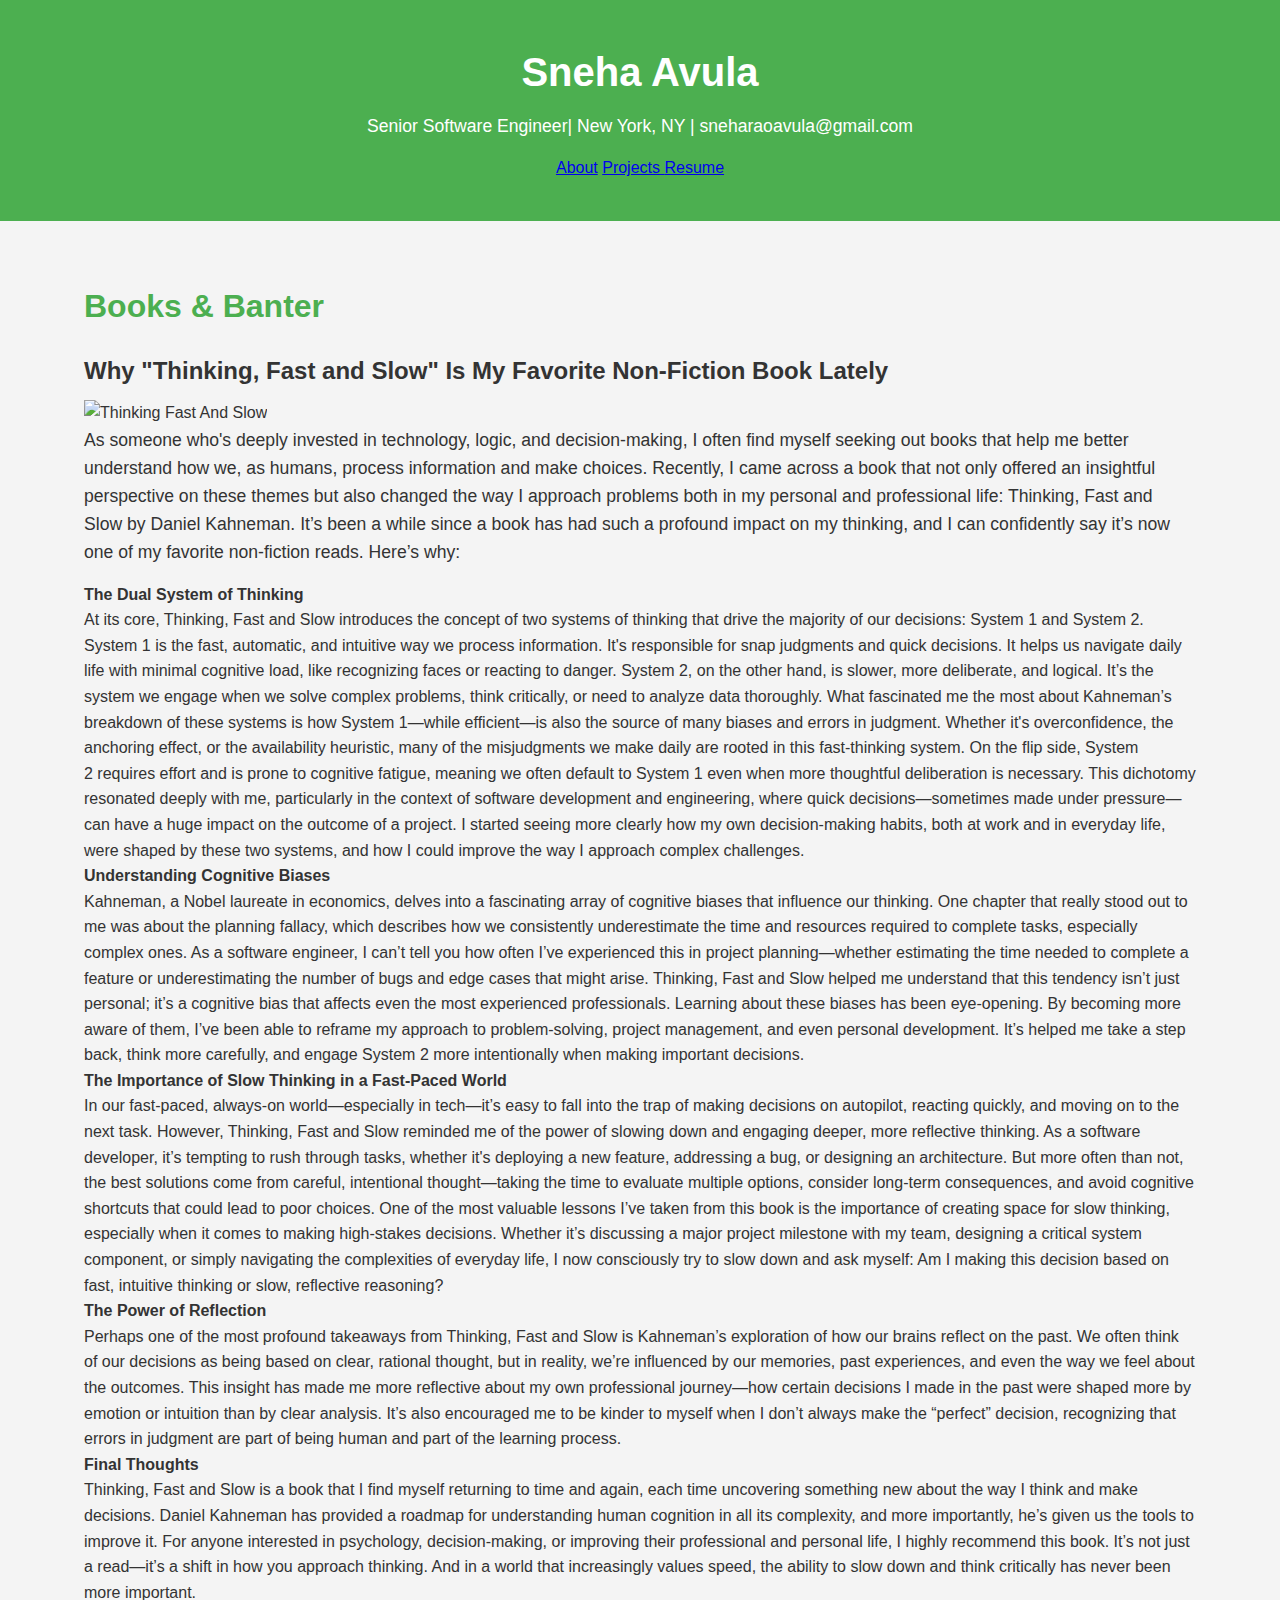
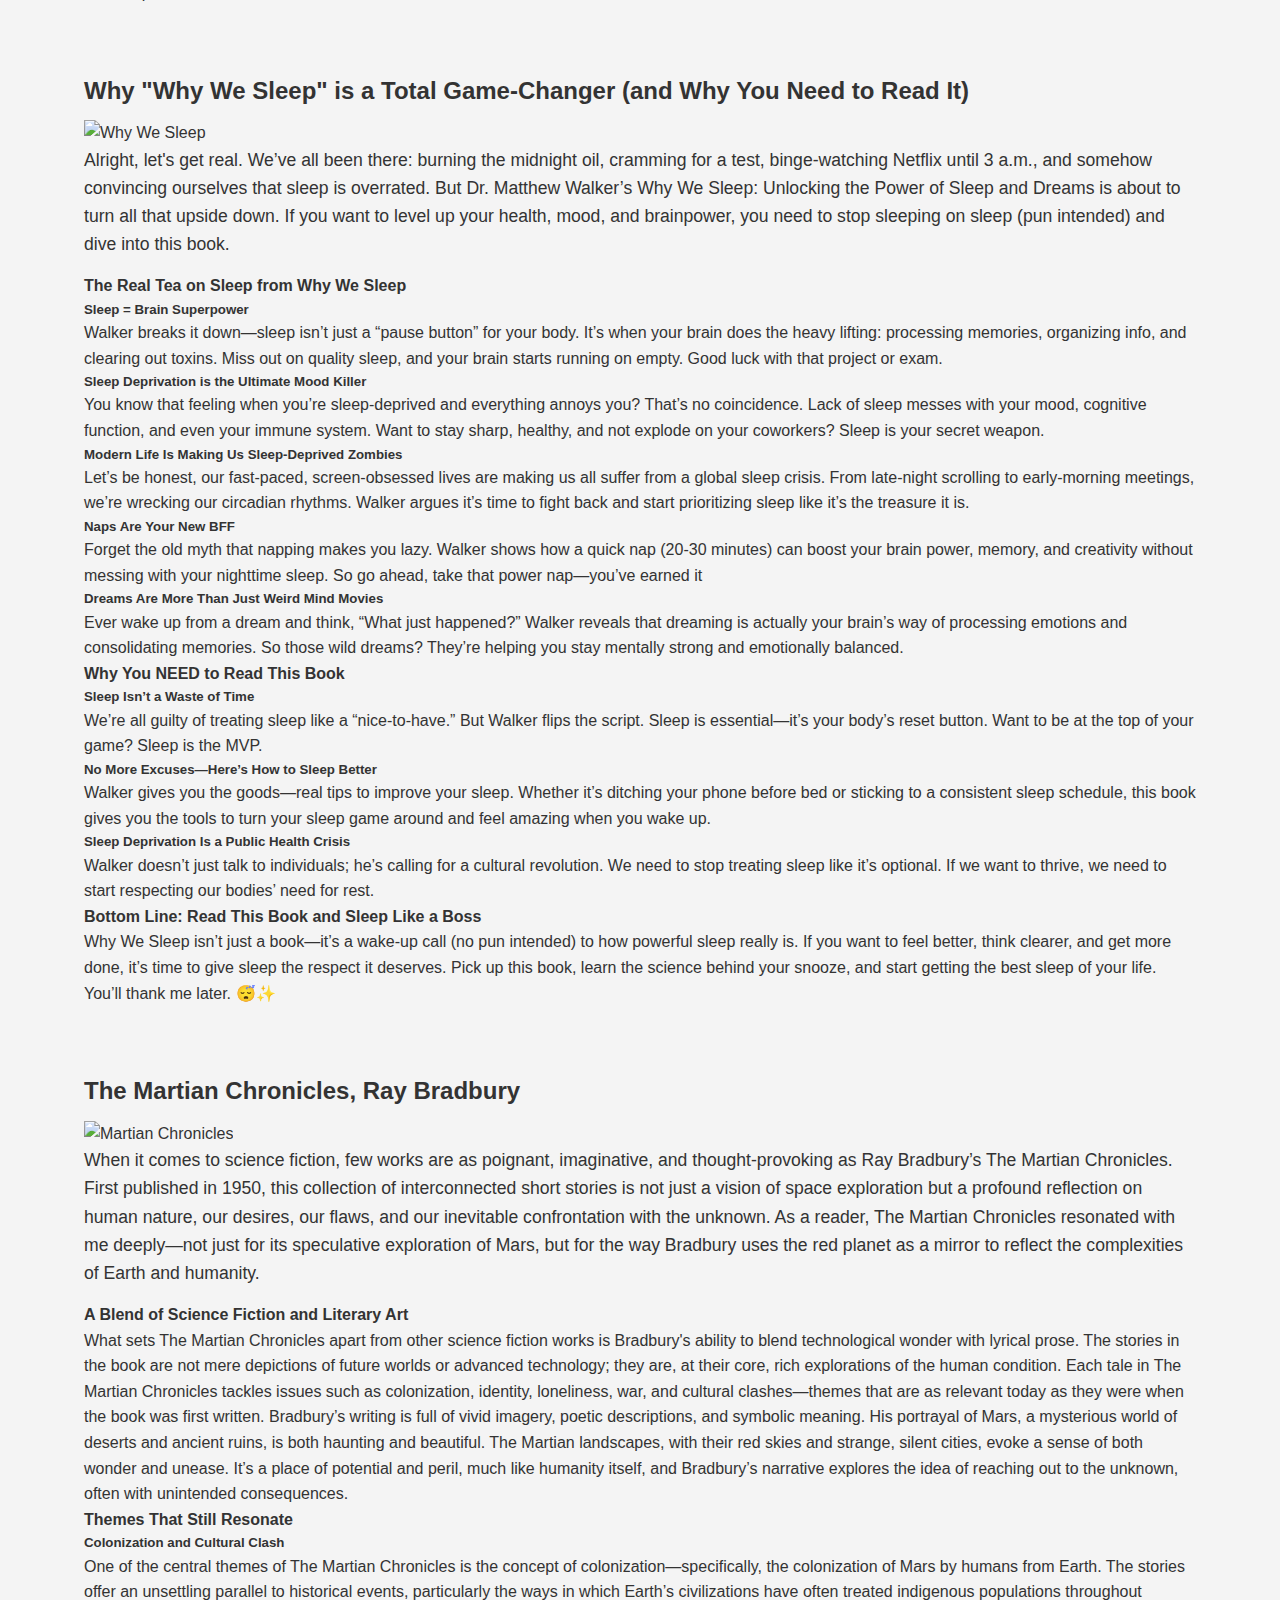
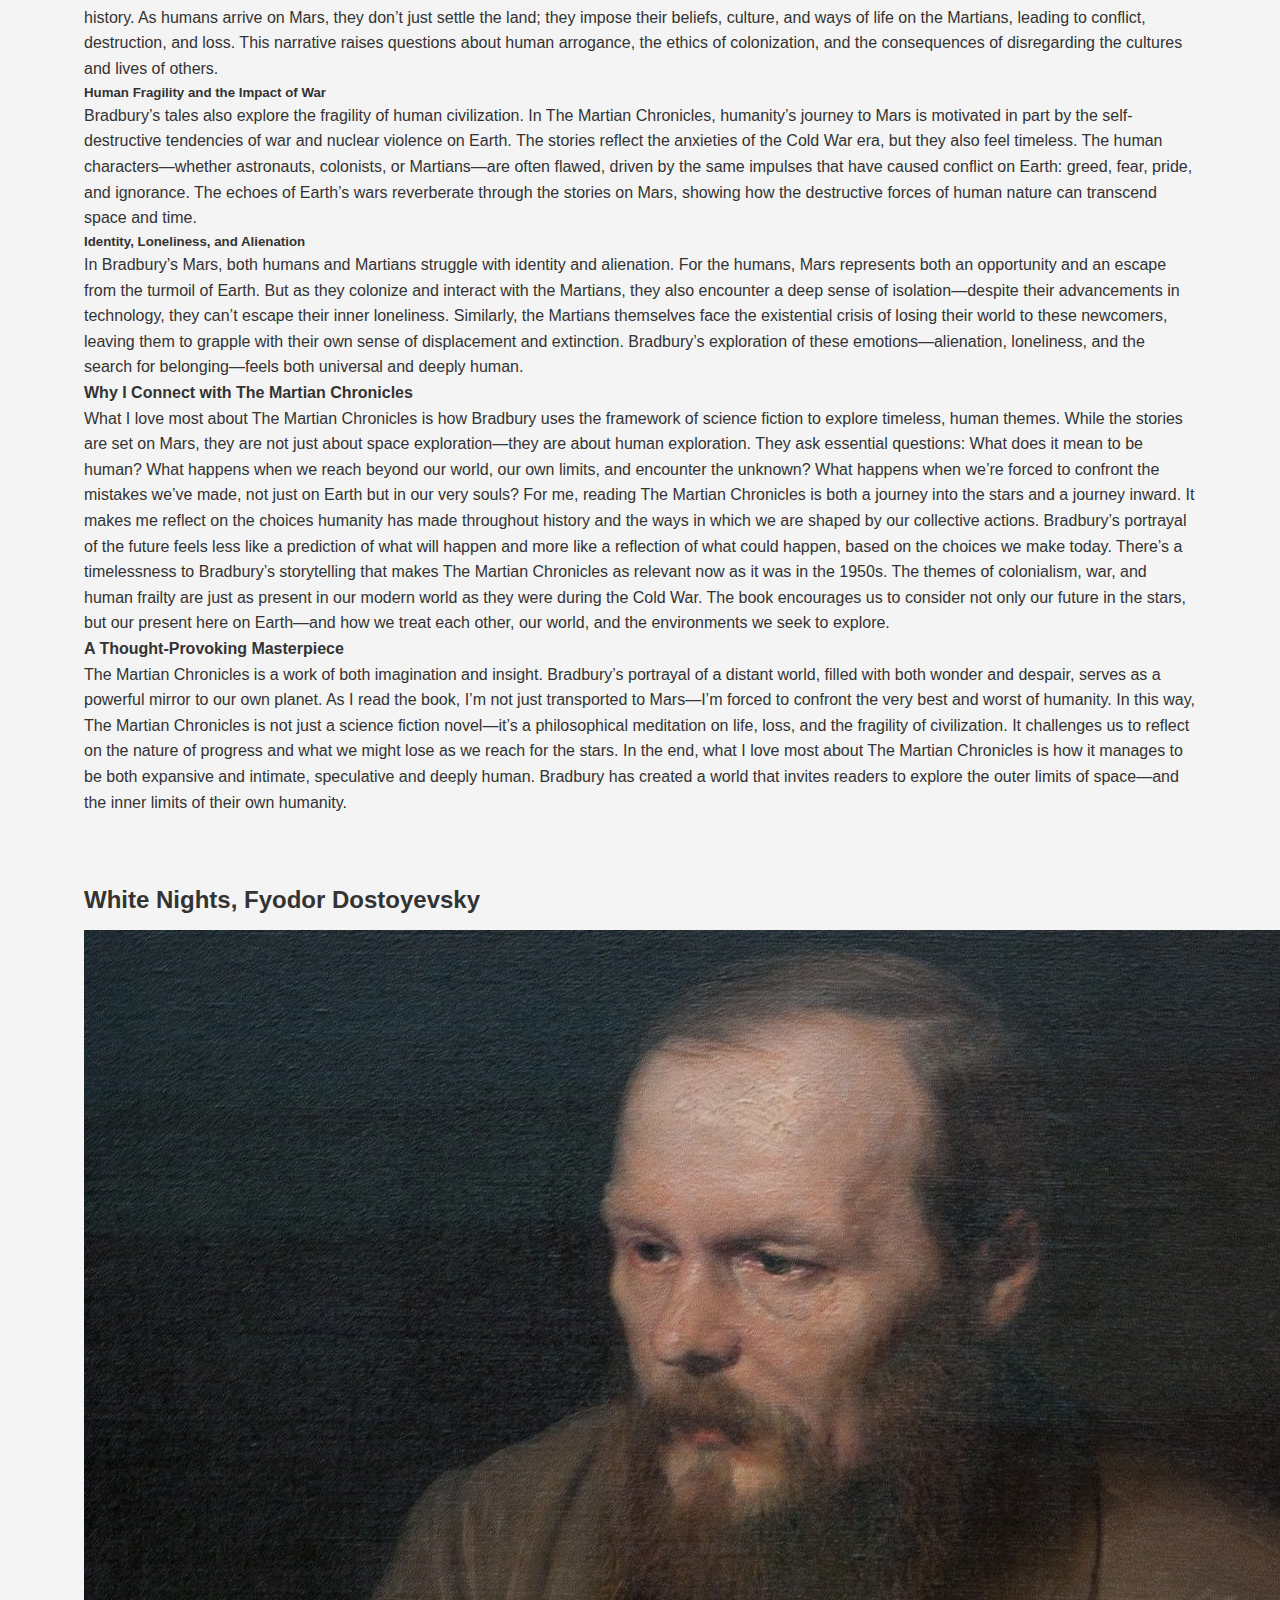
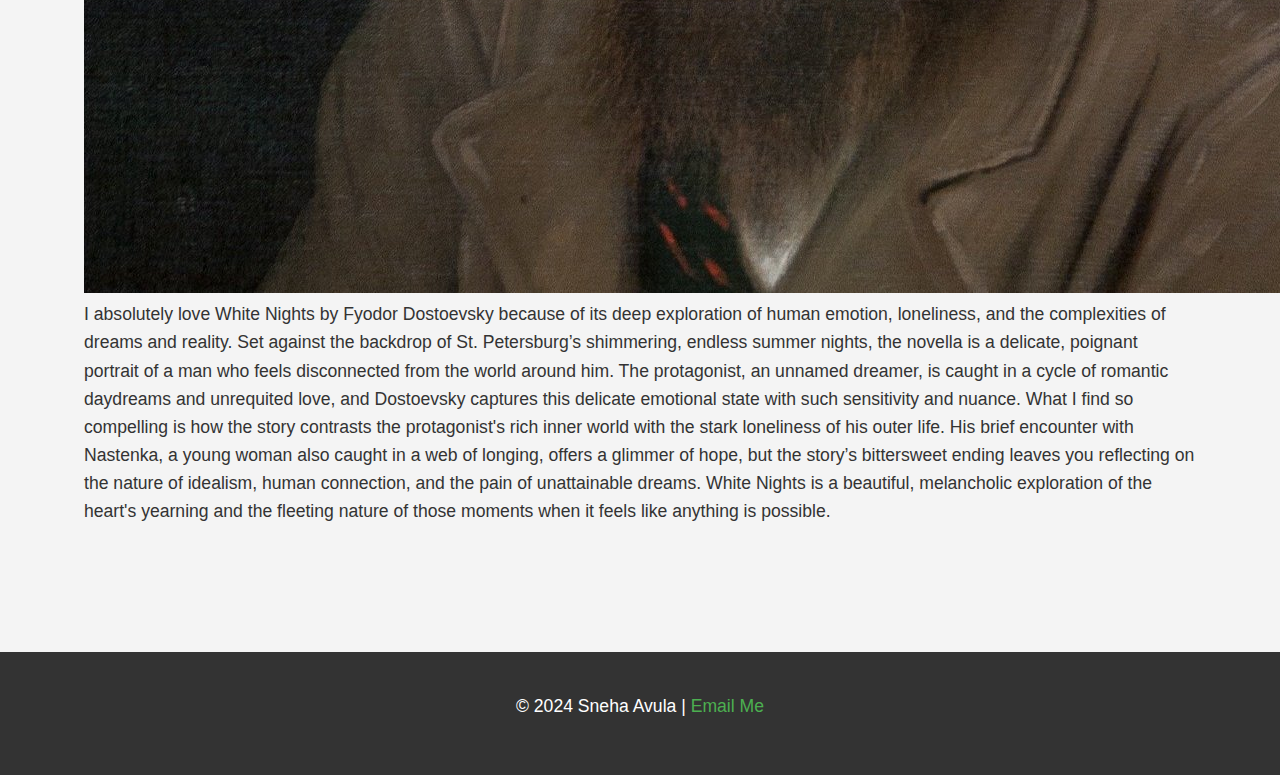
==== books.html @ 57ac28b2 "updates" ====
<!DOCTYPE html>
<html lang="en">
<head>
    <meta charset="UTF-8">
    <meta name="viewport" content="width=device-width, initial-scale=1.0">
    <meta http-equiv="X-UA-Compatible" content="ie=edge">
    <title>Books</title>
    <link rel="stylesheet" href="styles.css">
</head>
<body>
	<header>
	        <div class="container">
	            <div class="header-content">
	                <div class="header-text">
	                    <h1>Sneha Avula</h1>
	                    <p>Senior Software Engineer| New York, NY | sneharaoavula@gmail.com</p>
	                    <nav>
							<a href="index.html">About</a>
	                        <a href="projects.html">Projects </a>
	                        <a href="resume.html">Resume </a>
	                    </nav>
	                </div>
	            </div>
	        </div>
	    </header>

    <section id="books">
        <div class="container">
			<h2>Books & Banter</h2>
			           <div class="book">
			               <h3>Why "Thinking, Fast and Slow" Is My Favorite Non-Fiction Book Lately</h3>
						   <img src="images/thinking-fast-slow.jpeg" alt="Thinking Fast And Slow">
			               <p>As someone who's deeply invested in technology, logic, and decision-making, I often find myself seeking out books that help me better understand how we, as humans, process information and make choices. Recently, I came across a book that not only offered an insightful perspective on these themes but also changed the way I approach problems both in my personal and professional life: Thinking, Fast and Slow by Daniel Kahneman.

						It’s been a while since a book has had such a profound impact on my thinking, and I can confidently say it’s now one of my favorite non-fiction reads. Here’s why:
						<h4>The Dual System of Thinking</h4>
						At its core, Thinking, Fast and Slow introduces the concept of two systems of thinking that drive the majority of our decisions: System 1 and System 2.
						System 1 is the fast, automatic, and intuitive way we process information. It's responsible for snap judgments and quick decisions. It helps us navigate daily life with minimal cognitive load, like recognizing faces or reacting to danger.
						System 2, on the other hand, is slower, more deliberate, and logical. It’s the system we engage when we solve complex problems, think critically, or need to analyze data thoroughly.
						What fascinated me the most about Kahneman’s breakdown of these systems is how System 1—while efficient—is also the source of many biases and errors in judgment. Whether it's overconfidence, the anchoring effect, or the availability heuristic, many of the misjudgments we make daily are rooted in this fast-thinking system. On the flip side, System 2 requires effort and is prone to cognitive fatigue, meaning we often default to System 1 even when more thoughtful deliberation is necessary.
						This dichotomy resonated deeply with me, particularly in the context of software development and engineering, where quick decisions—sometimes made under pressure—can have a huge impact on the outcome of a project. I started seeing more clearly how my own decision-making habits, both at work and in everyday life, were shaped by these two systems, and how I could improve the way I approach complex challenges.
						<h4>Understanding Cognitive Biases</h4>
						Kahneman, a Nobel laureate in economics, delves into a fascinating array of cognitive biases that influence our thinking. One chapter that really stood out to me was about the planning fallacy, which describes how we consistently underestimate the time and resources required to complete tasks, especially complex ones.
						As a software engineer, I can’t tell you how often I’ve experienced this in project planning—whether estimating the time needed to complete a feature or underestimating the number of bugs and edge cases that might arise. Thinking, Fast and Slow helped me understand that this tendency isn’t just personal; it’s a cognitive bias that affects even the most experienced professionals.
						Learning about these biases has been eye-opening. By becoming more aware of them, I’ve been able to reframe my approach to problem-solving, project management, and even personal development. It’s helped me take a step back, think more carefully, and engage System 2 more intentionally when making important decisions.
						<h4>The Importance of Slow Thinking in a Fast-Paced World</h4>
						In our fast-paced, always-on world—especially in tech—it’s easy to fall into the trap of making decisions on autopilot, reacting quickly, and moving on to the next task. However, Thinking, Fast and Slow reminded me of the power of slowing down and engaging deeper, more reflective thinking.
						As a software developer, it’s tempting to rush through tasks, whether it's deploying a new feature, addressing a bug, or designing an architecture. But more often than not, the best solutions come from careful, intentional thought—taking the time to evaluate multiple options, consider long-term consequences, and avoid cognitive shortcuts that could lead to poor choices.
						One of the most valuable lessons I’ve taken from this book is the importance of creating space for slow thinking, especially when it comes to making high-stakes decisions. Whether it’s discussing a major project milestone with my team, designing a critical system component, or simply navigating the complexities of everyday life, I now consciously try to slow down and ask myself: Am I making this decision based on fast, intuitive thinking or slow, reflective reasoning?
						<h4>The Power of Reflection</h4>
						Perhaps one of the most profound takeaways from Thinking, Fast and Slow is Kahneman’s exploration of how our brains reflect on the past. We often think of our decisions as being based on clear, rational thought, but in reality, we’re influenced by our memories, past experiences, and even the way we feel about the outcomes.
						This insight has made me more reflective about my own professional journey—how certain decisions I made in the past were shaped more by emotion or intuition than by clear analysis. It’s also encouraged me to be kinder to myself when I don’t always make the “perfect” decision, recognizing that errors in judgment are part of being human and part of the learning process.
						<h4>Final Thoughts</h4>
						Thinking, Fast and Slow is a book that I find myself returning to time and again, each time uncovering something new about the way I think and make decisions. Daniel Kahneman has provided a roadmap for understanding human cognition in all its complexity, and more importantly, he’s given us the tools to improve it. For anyone interested in psychology, decision-making, or improving their professional and personal life, I highly recommend this book.
						It’s not just a read—it’s a shift in how you approach thinking. And in a world that increasingly values speed, the ability to slow down and think critically has never been more important.</p>
			 </div>
			 <br><br>
            <div class="book">
                <h3>Why "Why We Sleep" is a Total Game-Changer (and Why You Need to Read It)</h3>
				<img src="images/why-we-sleep.jpeg" alt="Why We Sleep">
                <p>Alright, let's get real. We’ve all been there: burning the midnight oil, cramming for a test, binge-watching Netflix until 3 a.m., and somehow convincing ourselves that sleep is overrated. But Dr. Matthew Walker’s Why We Sleep: Unlocking the Power of Sleep and Dreams is about to turn all that upside down. If you want to level up your health, mood, and brainpower, you need to stop sleeping on sleep (pun intended) and dive into this book.

				<h4>The Real Tea on Sleep from Why We Sleep</h4>
				<h5>Sleep = Brain Superpower</h5>Walker breaks it down—sleep isn’t just a “pause button” for your body. It’s when your brain does the heavy lifting: processing memories, organizing info, and clearing out toxins. Miss out on quality sleep, and your brain starts running on empty. Good luck with that project or exam.
				<h5>Sleep Deprivation is the Ultimate Mood Killer</h5>You know that feeling when you’re sleep-deprived and everything annoys you? That’s no coincidence. Lack of sleep messes with your mood, cognitive function, and even your immune system. Want to stay sharp, healthy, and not explode on your coworkers? Sleep is your secret weapon.
				<h5>Modern Life Is Making Us Sleep-Deprived Zombies</h5>Let’s be honest, our fast-paced, screen-obsessed lives are making us all suffer from a global sleep crisis. From late-night scrolling to early-morning meetings, we’re wrecking our circadian rhythms. Walker argues it’s time to fight back and start prioritizing sleep like it’s the treasure it is.
				<h5>Naps Are Your New BFF</h5>Forget the old myth that napping makes you lazy. Walker shows how a quick nap (20-30 minutes) can boost your brain power, memory, and creativity without messing with your nighttime sleep. So go ahead, take that power nap—you’ve earned it

				<h5>Dreams Are More Than Just Weird Mind Movies</h5>Ever wake up from a dream and think, “What just happened?” Walker reveals that dreaming is actually your brain’s way of processing emotions and consolidating memories. So those wild dreams? They’re helping you stay mentally strong and emotionally balanced.

				<h4>Why You NEED to Read This Book</h4>
				<h5>Sleep Isn’t a Waste of Time</h5>We’re all guilty of treating sleep like a “nice-to-have.” But Walker flips the script. Sleep is essential—it’s your body’s reset button. Want to be at the top of your game? Sleep is the MVP.
				<h5>No More Excuses—Here’s How to Sleep Better</h5>Walker gives you the goods—real tips to improve your sleep. Whether it’s ditching your phone before bed or sticking to a consistent sleep schedule, this book gives you the tools to turn your sleep game around and feel amazing when you wake up.
				<h5>Sleep Deprivation Is a Public Health Crisis</h5>Walker doesn’t just talk to individuals; he’s calling for a cultural revolution. We need to stop treating sleep like it’s optional. If we want to thrive, we need to start respecting our bodies’ need for rest.
				<h4>Bottom Line: Read This Book and Sleep Like a Boss</h4>
				Why We Sleep isn’t just a book—it’s a wake-up call (no pun intended) to how powerful sleep really is. If you want to feel better, think clearer, and get more done, it’s time to give sleep the respect it deserves. Pick up this book, learn the science behind your snooze, and start getting the best sleep of your life. You’ll thank me later. 😴✨</p>
            </div>
             <br><br>
			<div class="book">
			 <h3>The Martian Chronicles, Ray Bradbury</h3>
			 <img src="images/martian-chronicles.jpeg" alt="Martian Chronicles">
			 <p>When it comes to science fiction, few works are as poignant, imaginative, and thought-provoking as Ray Bradbury’s The Martian Chronicles. 
				First published in 1950, this collection of interconnected short stories is not just a vision of space exploration 
				but a profound reflection on human nature, our desires, our flaws, and our inevitable confrontation with the unknown. As a reader, 
				The Martian Chronicles resonated with me deeply—not just for its speculative exploration of Mars, but for the way Bradbury uses the red planet as a mirror to reflect the complexities of Earth and humanity.

			  <h4>A Blend of Science Fiction and Literary Art</h4>
              What sets The Martian Chronicles apart from other science fiction works is Bradbury's ability to blend technological wonder with lyrical prose. The stories in the book are not mere depictions of future worlds or advanced technology; they are, at their core, rich explorations of the human condition. Each tale in The Martian Chronicles tackles issues such as colonization, identity, loneliness, war, and cultural clashes—themes that are as relevant today as they were when the book was first written.
              Bradbury’s writing is full of vivid imagery, poetic descriptions, and symbolic meaning. His portrayal of Mars, a mysterious world of deserts and ancient ruins, is both haunting and beautiful. The Martian landscapes, with their red skies and strange, silent cities, evoke a sense of both wonder and unease. It’s a place of potential and peril, much like humanity itself, and Bradbury’s narrative explores the idea of reaching out to the unknown, often with unintended consequences.
              <h4>Themes That Still Resonate</h4>
              <h5>Colonization and Cultural Clash</h5>One of the central themes of The Martian Chronicles is the concept of colonization—specifically, the colonization of Mars by humans from Earth. The stories offer an unsettling parallel to historical events, particularly the ways in which Earth’s civilizations have often treated indigenous populations throughout history. As humans arrive on Mars, they don’t just settle the land; they impose their beliefs, culture, and ways of life on the Martians, leading to conflict, destruction, and loss. This narrative raises questions about human arrogance, the ethics of colonization, and the consequences of disregarding the cultures and lives of others.
              <h5>Human Fragility and the Impact of War</h5>Bradbury’s tales also explore the fragility of human civilization. In The Martian Chronicles, humanity’s journey to Mars is motivated in part by the self-destructive tendencies of war and nuclear violence on Earth. The stories reflect the anxieties of the Cold War era, but they also feel timeless. The human characters—whether astronauts, colonists, or Martians—are often flawed, driven by the same impulses that have caused conflict on Earth: greed, fear, pride, and ignorance. The echoes of Earth’s wars reverberate through the stories on Mars, showing how the destructive forces of human nature can transcend space and time.
              <h5>Identity, Loneliness, and Alienation</h5>In Bradbury’s Mars, both humans and Martians struggle with identity and alienation. For the humans, Mars represents both an opportunity and an escape from the turmoil of Earth. But as they colonize and interact with the Martians, they also encounter a deep sense of isolation—despite their advancements in technology, they can’t escape their inner loneliness. Similarly, the Martians themselves face the existential crisis of losing their world to these newcomers, leaving them to grapple with their own sense of displacement and extinction. Bradbury’s exploration of these emotions—alienation, loneliness, and the search for belonging—feels both universal and deeply human.
              <h4>Why I Connect with The Martian Chronicles</h4>
               What I love most about The Martian Chronicles is how Bradbury uses the framework of science fiction to explore timeless, human themes. While the stories are set on Mars, they are not just about space exploration—they are about human exploration. They ask essential questions: What does it mean to be human? What happens when we reach beyond our world, our own limits, and encounter the unknown? What happens when we’re forced to confront the mistakes we’ve made, not just on Earth but in our very souls?
			   For me, reading The Martian Chronicles is both a journey into the stars and a journey inward. It makes me reflect on the choices humanity has made throughout history and the ways in which we are shaped by our collective actions. Bradbury’s portrayal of the future feels less like a prediction of what will happen and more like a reflection of what could happen, based on the choices we make today.
               There’s a timelessness to Bradbury’s storytelling that makes The Martian Chronicles as relevant now as it was in the 1950s. The themes of colonialism, war, and human frailty are just as present in our modern world as they were during the Cold War. The book encourages us to consider not only our future in the stars, but our present here on Earth—and how we treat each other, our world, and the environments we seek to explore.
<h4>A Thought-Provoking Masterpiece</h4>
 The Martian Chronicles is a work of both imagination and insight. Bradbury’s portrayal of a distant world, filled with both wonder and despair, serves as a powerful mirror to our own planet. As I read the book, I’m not just transported to Mars—I’m forced to confront the very best and worst of humanity. In this way, The Martian Chronicles is not just a science fiction novel—it’s a philosophical meditation on life, loss, and the fragility of civilization. It challenges us to reflect on the nature of progress and what we might lose as we reach for the stars.
In the end, what I love most about The Martian Chronicles is how it manages to be both expansive and intimate, speculative and deeply human. Bradbury has created a world that invites readers to explore the outer limits of space—and the inner limits of their own humanity.</p>			               
			 </div>
			 <br><br>
			 <div class="book">
			 			 <h3>White Nights, Fyodor Dostoyevsky</h3>
			 			 <img src="images/fyodor.jpg" alt="Fyodor Dostoyevsky">
			 			 <p>I absolutely love White Nights by Fyodor Dostoevsky because of its deep exploration of human emotion, loneliness, and the complexities of dreams and reality. Set against the backdrop of St. Petersburg’s shimmering, endless summer nights, the novella is a delicate, poignant portrait of a man who feels disconnected from the world around him. The protagonist, an unnamed dreamer, is caught in a cycle of romantic daydreams and unrequited love, and Dostoevsky captures this delicate emotional state with such sensitivity and nuance. What I find so compelling is how the story contrasts the protagonist's rich inner world with the stark loneliness of his outer life. His brief encounter with Nastenka, a young woman also caught in a web of longing, offers a glimmer of hope, but the story’s bittersweet ending leaves you reflecting on the nature of idealism, human connection, and the pain of unattainable dreams. White Nights is a beautiful, melancholic exploration of the heart's yearning and the fleeting nature of those moments when it feels like anything is possible.
</p>       
		 </div>	 
		 <br><br>
        </div>
    </section>
    <footer>
		<div class="container">
		           <p>&copy; 2024 Sneha Avula | <a href="mailto:sneharaoavula@gmail.com">Email Me</a></p>
		 </div>
    </footer>
</body>
</html>
---- styles.css ----
/* General Reset */
* {
    margin: 0;
    padding: 0;
    box-sizing: border-box;
}

/* Body and Container Styles */
body {
    font-family: Arial, sans-serif;
    line-height: 1.6;
    background-color: #f4f4f4;
    color: #333;
}

.container {
    width: 90%;
    max-width: 1200px;
    margin: 0 auto;
    padding: 20px;
}

/* Header Section */
header {
    background-color: #4CAF50;
    color: white;
    padding: 20px 0;
    text-align: center;
}

header h1 {
    font-size: 2.5rem;
    margin-bottom: 0.5rem;
}

header p {
    font-size: 1.1rem;
    margin-top: 0;
}

.social-links {
    margin-top: 15px;
}

.social-links a {
    margin: 0 10px;
    display: inline-block;
}

.social-links .social-icon {
    width: 30px;
    height: 30px;
    transition: transform 0.3s;
}

.social-links .social-icon:hover {
    transform: scale(1.1);
}

/* Section Styles */
section {
    margin: 40px 0;
}

h2 {
    font-size: 2rem;
    margin-bottom: 20px;
    color: #4CAF50;
}

h3 {
    font-size: 1.5rem;
    margin-bottom: 10px;
}

p {
    font-size: 1.1rem;
    margin-bottom: 15px;
}

/* Resume Items */
.resume-item {
    margin-bottom: 20px;
}

.resume-item h3 {
    font-size: 1.3rem;
    color: #333;
}

.resume-item p {
    font-size: 1.1rem;
    color: #666;
}

/* GitHub Projects */
.project {
    background-color: white;
    padding: 20px;
    margin-bottom: 20px;
    border-radius: 8px;
    box-shadow: 0 4px 8px rgba(0, 0, 0, 0.1);
}

.project h3 {
    margin-bottom: 10px;
    font-size: 1.3rem;
    color: #333;
}

.project a {
    text-decoration: none;
    color: #4CAF50;
    font-weight: bold;
}

.project a:hover {
    text-decoration: underline;
}

.project p {
    font-size: 1.1rem;
    color: #555;
}

/* Footer Styles */
footer {
    background-color: #333;
    color: white;
    padding: 20px 0;
    text-align: center;
}

footer a {
    color: #4CAF50;
    text-decoration: none;
}

footer a:hover {
    text-decoration: underline;
}

footer .social-links {
    margin-top: 10px;
}

footer .social-links a {
    margin: 0 10px;
}

footer .social-links .social-icon {
    width: 30px;
    height: 30px;
    transition: transform 0.3s;
}

footer .social-links .social-icon:hover {
    transform: scale(1.1);
}
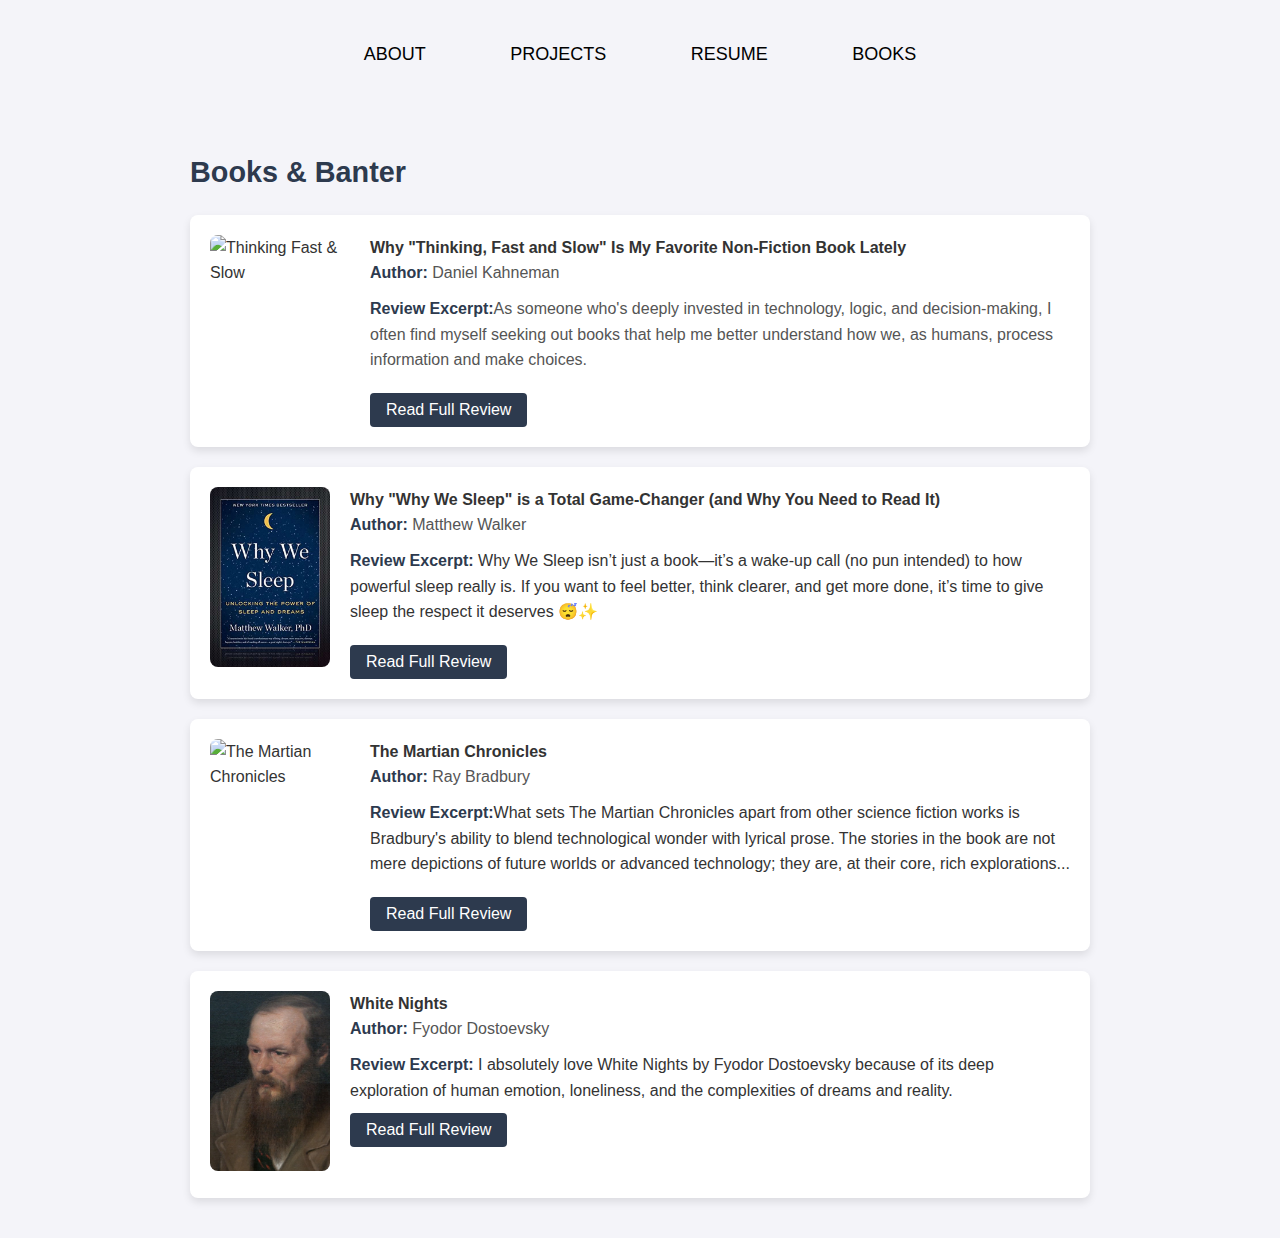
==== commit 7ed66038: "revamp website" ====
--- a/books.html
+++ b/books.html
@@ -3,116 +3,289 @@
 <head>
     <meta charset="UTF-8">
     <meta name="viewport" content="width=device-width, initial-scale=1.0">
-    <meta http-equiv="X-UA-Compatible" content="ie=edge">
-    <title>Books</title>
+    <title>Book Reviews</title>
     <link rel="stylesheet" href="styles.css">
+    <style>
+        /* Basic reset */
+        * {
+            margin: 0;
+            padding: 0;
+            box-sizing: border-box;
+        }
+
+        /* Body & layout */
+        body {
+            font-family: Arial, sans-serif;
+            background-color: #f4f4f9;
+            color: #333;
+            padding: 20px;
+        }
+
+        /* Centered Navigation Bar */
+        #nav {
+            text-align: center;
+            position: relative;
+            top: 10px;
+            left: 0;
+            right: 0;
+            z-index: 2;
+           /* background-color: #fff;*/
+            padding: 10px 0;
+           /* box-shadow: 0 2px 5px rgba(0, 0, 0, 0.1);*/
+        }
+
+        #nav a {
+            color: black;
+            text-decoration: none;
+            font-size: 18px;
+            padding: 10px 20px;
+            margin: 0 20px;
+            transition: color 0.3s ease;
+        }
+
+        #nav a:hover {
+            color: #007BFF;
+        }
+
+        /* Spacing below the nav */
+        .main-content {
+            margin-top: 80px; /* Adds space below the nav */
+        }
+
+        /* Reviews Section */
+        .reviews {
+            max-width: 900px;
+            margin: 0 auto;
+        }
+
+        .reviews h2 {
+            font-size: 1.8rem;
+            color: #2d3a4e;
+            margin-bottom: 20px;
+        }
+
+        /* Individual Review Item */
+        .review-item {
+            display: flex;
+            background-color: #fff;
+            padding: 20px;
+            margin-bottom: 20px;
+            border-radius: 8px;
+            box-shadow: 0 4px 8px rgba(0, 0, 0, 0.1);
+        }
+
+        .book-cover {
+            margin-right: 20px;
+        }
+
+        .book-cover img {
+            width: 120px; /* Adjust size of book cover */
+            height: 180px; /* Adjust size of book cover */
+            object-fit: cover;
+            border-radius: 8px;
+        }
+
+        .review-details {
+            max-width: 700px;
+        }
+
+        .review-item h3 {
+            font-size: 1.6rem;
+            color: #333;
+            margin-bottom: 10px;
+        }
+
+        .review-item p {
+            font-size: 1rem;
+            color: #555;
+            margin-bottom: 10px;
+        }
+
+        .review-item strong {
+            color: #2d3a4e;
+        }
+
+        button.expand-btn {
+            background-color: #2d3a4e;
+            color: #fff;
+            padding: 8px 16px;
+            border: none;
+            border-radius: 4px;
+            cursor: pointer;
+            margin-top: 10px;
+            font-size: 1rem;
+        }
+
+        button.expand-btn:hover {
+            background-color: #1a2536;
+        }
+
+        .full-review {
+            display: none;
+            margin-top: 15px;
+            font-size: 1rem;
+            color: #555;
+        }
+
+    </style>
+    <script>
+        // JavaScript to toggle full review visibility
+        document.addEventListener("DOMContentLoaded", function() {
+            const expandButtons = document.querySelectorAll(".expand-btn");
+
+            expandButtons.forEach(button => {
+                button.addEventListener("click", function() {
+                    const fullReview = this.nextElementSibling; // Full review is the next div after the button
+                    const isExpanded = fullReview.style.display === "block";
+
+                    if (isExpanded) {
+                        fullReview.style.display = "none";
+                        this.textContent = "Read Full Review"; // Change button text back
+                    } else {
+                        fullReview.style.display = "block";
+                        this.textContent = "Show Less"; // Change button text to "Show Less"
+                    }
+                });
+            });
+        });
+    </script>
 </head>
 <body>
-	<header>
-	        <div class="container">
-	            <div class="header-content">
-	                <div class="header-text">
-	                    <h1>Sneha Avula</h1>
-	                    <p>Senior Software Engineer| New York, NY | sneharaoavula@gmail.com</p>
-	                    <nav>
-							<a href="index.html">About</a>
-	                        <a href="projects.html">Projects </a>
-	                        <a href="resume.html">Resume </a>
-	                    </nav>
-	                </div>
-	            </div>
-	        </div>
-	    </header>
-
-    <section id="books">
-        <div class="container">
-			<h2>Books & Banter</h2>
-			           <div class="book">
-			               <h3>Why "Thinking, Fast and Slow" Is My Favorite Non-Fiction Book Lately</h3>
-						   <img src="images/thinking-fast-slow.jpeg" alt="Thinking Fast And Slow">
-			               <p>As someone who's deeply invested in technology, logic, and decision-making, I often find myself seeking out books that help me better understand how we, as humans, process information and make choices. Recently, I came across a book that not only offered an insightful perspective on these themes but also changed the way I approach problems both in my personal and professional life: Thinking, Fast and Slow by Daniel Kahneman.
-
-						It’s been a while since a book has had such a profound impact on my thinking, and I can confidently say it’s now one of my favorite non-fiction reads. Here’s why:
-						<h4>The Dual System of Thinking</h4>
-						At its core, Thinking, Fast and Slow introduces the concept of two systems of thinking that drive the majority of our decisions: System 1 and System 2.
-						System 1 is the fast, automatic, and intuitive way we process information. It's responsible for snap judgments and quick decisions. It helps us navigate daily life with minimal cognitive load, like recognizing faces or reacting to danger.
-						System 2, on the other hand, is slower, more deliberate, and logical. It’s the system we engage when we solve complex problems, think critically, or need to analyze data thoroughly.
-						What fascinated me the most about Kahneman’s breakdown of these systems is how System 1—while efficient—is also the source of many biases and errors in judgment. Whether it's overconfidence, the anchoring effect, or the availability heuristic, many of the misjudgments we make daily are rooted in this fast-thinking system. On the flip side, System 2 requires effort and is prone to cognitive fatigue, meaning we often default to System 1 even when more thoughtful deliberation is necessary.
-						This dichotomy resonated deeply with me, particularly in the context of software development and engineering, where quick decisions—sometimes made under pressure—can have a huge impact on the outcome of a project. I started seeing more clearly how my own decision-making habits, both at work and in everyday life, were shaped by these two systems, and how I could improve the way I approach complex challenges.
-						<h4>Understanding Cognitive Biases</h4>
-						Kahneman, a Nobel laureate in economics, delves into a fascinating array of cognitive biases that influence our thinking. One chapter that really stood out to me was about the planning fallacy, which describes how we consistently underestimate the time and resources required to complete tasks, especially complex ones.
-						As a software engineer, I can’t tell you how often I’ve experienced this in project planning—whether estimating the time needed to complete a feature or underestimating the number of bugs and edge cases that might arise. Thinking, Fast and Slow helped me understand that this tendency isn’t just personal; it’s a cognitive bias that affects even the most experienced professionals.
-						Learning about these biases has been eye-opening. By becoming more aware of them, I’ve been able to reframe my approach to problem-solving, project management, and even personal development. It’s helped me take a step back, think more carefully, and engage System 2 more intentionally when making important decisions.
-						<h4>The Importance of Slow Thinking in a Fast-Paced World</h4>
-						In our fast-paced, always-on world—especially in tech—it’s easy to fall into the trap of making decisions on autopilot, reacting quickly, and moving on to the next task. However, Thinking, Fast and Slow reminded me of the power of slowing down and engaging deeper, more reflective thinking.
-						As a software developer, it’s tempting to rush through tasks, whether it's deploying a new feature, addressing a bug, or designing an architecture. But more often than not, the best solutions come from careful, intentional thought—taking the time to evaluate multiple options, consider long-term consequences, and avoid cognitive shortcuts that could lead to poor choices.
-						One of the most valuable lessons I’ve taken from this book is the importance of creating space for slow thinking, especially when it comes to making high-stakes decisions. Whether it’s discussing a major project milestone with my team, designing a critical system component, or simply navigating the complexities of everyday life, I now consciously try to slow down and ask myself: Am I making this decision based on fast, intuitive thinking or slow, reflective reasoning?
-						<h4>The Power of Reflection</h4>
-						Perhaps one of the most profound takeaways from Thinking, Fast and Slow is Kahneman’s exploration of how our brains reflect on the past. We often think of our decisions as being based on clear, rational thought, but in reality, we’re influenced by our memories, past experiences, and even the way we feel about the outcomes.
-						This insight has made me more reflective about my own professional journey—how certain decisions I made in the past were shaped more by emotion or intuition than by clear analysis. It’s also encouraged me to be kinder to myself when I don’t always make the “perfect” decision, recognizing that errors in judgment are part of being human and part of the learning process.
-						<h4>Final Thoughts</h4>
-						Thinking, Fast and Slow is a book that I find myself returning to time and again, each time uncovering something new about the way I think and make decisions. Daniel Kahneman has provided a roadmap for understanding human cognition in all its complexity, and more importantly, he’s given us the tools to improve it. For anyone interested in psychology, decision-making, or improving their professional and personal life, I highly recommend this book.
-						It’s not just a read—it’s a shift in how you approach thinking. And in a world that increasingly values speed, the ability to slow down and think critically has never been more important.</p>
-			 </div>
-			 <br><br>
-            <div class="book">
-                <h3>Why "Why We Sleep" is a Total Game-Changer (and Why You Need to Read It)</h3>
-				<img src="images/why-we-sleep.jpeg" alt="Why We Sleep">
-                <p>Alright, let's get real. We’ve all been there: burning the midnight oil, cramming for a test, binge-watching Netflix until 3 a.m., and somehow convincing ourselves that sleep is overrated. But Dr. Matthew Walker’s Why We Sleep: Unlocking the Power of Sleep and Dreams is about to turn all that upside down. If you want to level up your health, mood, and brainpower, you need to stop sleeping on sleep (pun intended) and dive into this book.
-
-				<h4>The Real Tea on Sleep from Why We Sleep</h4>
-				<h5>Sleep = Brain Superpower</h5>Walker breaks it down—sleep isn’t just a “pause button” for your body. It’s when your brain does the heavy lifting: processing memories, organizing info, and clearing out toxins. Miss out on quality sleep, and your brain starts running on empty. Good luck with that project or exam.
-				<h5>Sleep Deprivation is the Ultimate Mood Killer</h5>You know that feeling when you’re sleep-deprived and everything annoys you? That’s no coincidence. Lack of sleep messes with your mood, cognitive function, and even your immune system. Want to stay sharp, healthy, and not explode on your coworkers? Sleep is your secret weapon.
-				<h5>Modern Life Is Making Us Sleep-Deprived Zombies</h5>Let’s be honest, our fast-paced, screen-obsessed lives are making us all suffer from a global sleep crisis. From late-night scrolling to early-morning meetings, we’re wrecking our circadian rhythms. Walker argues it’s time to fight back and start prioritizing sleep like it’s the treasure it is.
-				<h5>Naps Are Your New BFF</h5>Forget the old myth that napping makes you lazy. Walker shows how a quick nap (20-30 minutes) can boost your brain power, memory, and creativity without messing with your nighttime sleep. So go ahead, take that power nap—you’ve earned it
-
-				<h5>Dreams Are More Than Just Weird Mind Movies</h5>Ever wake up from a dream and think, “What just happened?” Walker reveals that dreaming is actually your brain’s way of processing emotions and consolidating memories. So those wild dreams? They’re helping you stay mentally strong and emotionally balanced.
-
-				<h4>Why You NEED to Read This Book</h4>
-				<h5>Sleep Isn’t a Waste of Time</h5>We’re all guilty of treating sleep like a “nice-to-have.” But Walker flips the script. Sleep is essential—it’s your body’s reset button. Want to be at the top of your game? Sleep is the MVP.
-				<h5>No More Excuses—Here’s How to Sleep Better</h5>Walker gives you the goods—real tips to improve your sleep. Whether it’s ditching your phone before bed or sticking to a consistent sleep schedule, this book gives you the tools to turn your sleep game around and feel amazing when you wake up.
-				<h5>Sleep Deprivation Is a Public Health Crisis</h5>Walker doesn’t just talk to individuals; he’s calling for a cultural revolution. We need to stop treating sleep like it’s optional. If we want to thrive, we need to start respecting our bodies’ need for rest.
-				<h4>Bottom Line: Read This Book and Sleep Like a Boss</h4>
-				Why We Sleep isn’t just a book—it’s a wake-up call (no pun intended) to how powerful sleep really is. If you want to feel better, think clearer, and get more done, it’s time to give sleep the respect it deserves. Pick up this book, learn the science behind your snooze, and start getting the best sleep of your life. You’ll thank me later. 😴✨</p>
-            </div>
-             <br><br>
-			<div class="book">
-			 <h3>The Martian Chronicles, Ray Bradbury</h3>
-			 <img src="images/martian-chronicles.jpeg" alt="Martian Chronicles">
-			 <p>When it comes to science fiction, few works are as poignant, imaginative, and thought-provoking as Ray Bradbury’s The Martian Chronicles. 
-				First published in 1950, this collection of interconnected short stories is not just a vision of space exploration 
-				but a profound reflection on human nature, our desires, our flaws, and our inevitable confrontation with the unknown. As a reader, 
-				The Martian Chronicles resonated with me deeply—not just for its speculative exploration of Mars, but for the way Bradbury uses the red planet as a mirror to reflect the complexities of Earth and humanity.
-
-			  <h4>A Blend of Science Fiction and Literary Art</h4>
-              What sets The Martian Chronicles apart from other science fiction works is Bradbury's ability to blend technological wonder with lyrical prose. The stories in the book are not mere depictions of future worlds or advanced technology; they are, at their core, rich explorations of the human condition. Each tale in The Martian Chronicles tackles issues such as colonization, identity, loneliness, war, and cultural clashes—themes that are as relevant today as they were when the book was first written.
-              Bradbury’s writing is full of vivid imagery, poetic descriptions, and symbolic meaning. His portrayal of Mars, a mysterious world of deserts and ancient ruins, is both haunting and beautiful. The Martian landscapes, with their red skies and strange, silent cities, evoke a sense of both wonder and unease. It’s a place of potential and peril, much like humanity itself, and Bradbury’s narrative explores the idea of reaching out to the unknown, often with unintended consequences.
-              <h4>Themes That Still Resonate</h4>
-              <h5>Colonization and Cultural Clash</h5>One of the central themes of The Martian Chronicles is the concept of colonization—specifically, the colonization of Mars by humans from Earth. The stories offer an unsettling parallel to historical events, particularly the ways in which Earth’s civilizations have often treated indigenous populations throughout history. As humans arrive on Mars, they don’t just settle the land; they impose their beliefs, culture, and ways of life on the Martians, leading to conflict, destruction, and loss. This narrative raises questions about human arrogance, the ethics of colonization, and the consequences of disregarding the cultures and lives of others.
-              <h5>Human Fragility and the Impact of War</h5>Bradbury’s tales also explore the fragility of human civilization. In The Martian Chronicles, humanity’s journey to Mars is motivated in part by the self-destructive tendencies of war and nuclear violence on Earth. The stories reflect the anxieties of the Cold War era, but they also feel timeless. The human characters—whether astronauts, colonists, or Martians—are often flawed, driven by the same impulses that have caused conflict on Earth: greed, fear, pride, and ignorance. The echoes of Earth’s wars reverberate through the stories on Mars, showing how the destructive forces of human nature can transcend space and time.
-              <h5>Identity, Loneliness, and Alienation</h5>In Bradbury’s Mars, both humans and Martians struggle with identity and alienation. For the humans, Mars represents both an opportunity and an escape from the turmoil of Earth. But as they colonize and interact with the Martians, they also encounter a deep sense of isolation—despite their advancements in technology, they can’t escape their inner loneliness. Similarly, the Martians themselves face the existential crisis of losing their world to these newcomers, leaving them to grapple with their own sense of displacement and extinction. Bradbury’s exploration of these emotions—alienation, loneliness, and the search for belonging—feels both universal and deeply human.
-              <h4>Why I Connect with The Martian Chronicles</h4>
-               What I love most about The Martian Chronicles is how Bradbury uses the framework of science fiction to explore timeless, human themes. While the stories are set on Mars, they are not just about space exploration—they are about human exploration. They ask essential questions: What does it mean to be human? What happens when we reach beyond our world, our own limits, and encounter the unknown? What happens when we’re forced to confront the mistakes we’ve made, not just on Earth but in our very souls?
-			   For me, reading The Martian Chronicles is both a journey into the stars and a journey inward. It makes me reflect on the choices humanity has made throughout history and the ways in which we are shaped by our collective actions. Bradbury’s portrayal of the future feels less like a prediction of what will happen and more like a reflection of what could happen, based on the choices we make today.
-               There’s a timelessness to Bradbury’s storytelling that makes The Martian Chronicles as relevant now as it was in the 1950s. The themes of colonialism, war, and human frailty are just as present in our modern world as they were during the Cold War. The book encourages us to consider not only our future in the stars, but our present here on Earth—and how we treat each other, our world, and the environments we seek to explore.
-<h4>A Thought-Provoking Masterpiece</h4>
- The Martian Chronicles is a work of both imagination and insight. Bradbury’s portrayal of a distant world, filled with both wonder and despair, serves as a powerful mirror to our own planet. As I read the book, I’m not just transported to Mars—I’m forced to confront the very best and worst of humanity. In this way, The Martian Chronicles is not just a science fiction novel—it’s a philosophical meditation on life, loss, and the fragility of civilization. It challenges us to reflect on the nature of progress and what we might lose as we reach for the stars.
-In the end, what I love most about The Martian Chronicles is how it manages to be both expansive and intimate, speculative and deeply human. Bradbury has created a world that invites readers to explore the outer limits of space—and the inner limits of their own humanity.</p>			               
-			 </div>
-			 <br><br>
-			 <div class="book">
-			 			 <h3>White Nights, Fyodor Dostoyevsky</h3>
-			 			 <img src="images/fyodor.jpg" alt="Fyodor Dostoyevsky">
-			 			 <p>I absolutely love White Nights by Fyodor Dostoevsky because of its deep exploration of human emotion, loneliness, and the complexities of dreams and reality. Set against the backdrop of St. Petersburg’s shimmering, endless summer nights, the novella is a delicate, poignant portrait of a man who feels disconnected from the world around him. The protagonist, an unnamed dreamer, is caught in a cycle of romantic daydreams and unrequited love, and Dostoevsky captures this delicate emotional state with such sensitivity and nuance. What I find so compelling is how the story contrasts the protagonist's rich inner world with the stark loneliness of his outer life. His brief encounter with Nastenka, a young woman also caught in a web of longing, offers a glimmer of hope, but the story’s bittersweet ending leaves you reflecting on the nature of idealism, human connection, and the pain of unattainable dreams. White Nights is a beautiful, melancholic exploration of the heart's yearning and the fleeting nature of those moments when it feels like anything is possible.
-</p>       
-		 </div>	 
-		 <br><br>
-        </div>
-    </section>
-    <footer>
-		<div class="container">
-		           <p>&copy; 2024 Sneha Avula | <a href="mailto:sneharaoavula@gmail.com">Email Me</a></p>
-		 </div>
-    </footer>
+    <!-- Navigation Bar -->
+    <div id="nav">
+        <a href="index.html">ABOUT</a>
+        <a href="projects.html">PROJECTS</a>
+        <a href="resume.html">RESUME</a>
+        <a href="books.html">BOOKS</a>
+    </div>
+
+    <!-- Main Content with Reviews Section -->
+    <div class="main-content">
+        <section class="reviews">
+            <h2 id="booksbanter">Books & Banter</h2>
+
+            <!-- Review 1 -->
+            <div class="review-item">
+                <div class="book-cover">
+                    <img src="images/thinking-fast-slow.jpeg" alt="Thinking Fast & Slow">
+                </div>
+                <div class="review-details">
+                    <h4>Why "Thinking, Fast and Slow" Is My Favorite Non-Fiction Book Lately</h4>
+                    <p><strong>Author:</strong> Daniel Kahneman</p>
+                    <p><strong>Review Excerpt:</strong>As someone who's deeply invested in technology, logic, and decision-making, I often find myself seeking out books that help me better understand how we, as humans, process information and make choices.</p>
+                    <button class="expand-btn">Read Full Review</button>
+                    <div class="full-review">
+						<p>As someone who's deeply invested in technology, logic, and decision-making, I often find myself seeking out books that help me better understand how we, as humans, process information and make choices. Recently, I came across a book that not only offered an insightful perspective on these themes but also changed the way I approach problems both in my personal and professional life: Thinking, Fast and Slow by Daniel Kahneman.
+
+												It’s been a while since a book has had such a profound impact on my thinking, and I can confidently say it’s now one of my favorite non-fiction reads. Here’s why:
+												<h4>The Dual System of Thinking</h4>
+												At its core, Thinking, Fast and Slow introduces the concept of two systems of thinking that drive the majority of our decisions: System 1 and System 2.
+												System 1 is the fast, automatic, and intuitive way we process information. It's responsible for snap judgments and quick decisions. It helps us navigate daily life with minimal cognitive load, like recognizing faces or reacting to danger.
+												System 2, on the other hand, is slower, more deliberate, and logical. It’s the system we engage when we solve complex problems, think critically, or need to analyze data thoroughly.
+												What fascinated me the most about Kahneman’s breakdown of these systems is how System 1—while efficient—is also the source of many biases and errors in judgment. Whether it's overconfidence, the anchoring effect, or the availability heuristic, many of the misjudgments we make daily are rooted in this fast-thinking system. On the flip side, System 2 requires effort and is prone to cognitive fatigue, meaning we often default to System 1 even when more thoughtful deliberation is necessary.
+												This dichotomy resonated deeply with me, particularly in the context of software development and engineering, where quick decisions—sometimes made under pressure—can have a huge impact on the outcome of a project. I started seeing more clearly how my own decision-making habits, both at work and in everyday life, were shaped by these two systems, and how I could improve the way I approach complex challenges.
+												<h4>Understanding Cognitive Biases</h4>
+												Kahneman, a Nobel laureate in economics, delves into a fascinating array of cognitive biases that influence our thinking. One chapter that really stood out to me was about the planning fallacy, which describes how we consistently underestimate the time and resources required to complete tasks, especially complex ones.
+												As a software engineer, I can’t tell you how often I’ve experienced this in project planning—whether estimating the time needed to complete a feature or underestimating the number of bugs and edge cases that might arise. Thinking, Fast and Slow helped me understand that this tendency isn’t just personal; it’s a cognitive bias that affects even the most experienced professionals.
+												Learning about these biases has been eye-opening. By becoming more aware of them, I’ve been able to reframe my approach to problem-solving, project management, and even personal development. It’s helped me take a step back, think more carefully, and engage System 2 more intentionally when making important decisions.
+												<h4>The Importance of Slow Thinking in a Fast-Paced World</h4>
+												In our fast-paced, always-on world—especially in tech—it’s easy to fall into the trap of making decisions on autopilot, reacting quickly, and moving on to the next task. However, Thinking, Fast and Slow reminded me of the power of slowing down and engaging deeper, more reflective thinking.
+												As a software developer, it’s tempting to rush through tasks, whether it's deploying a new feature, addressing a bug, or designing an architecture. But more often than not, the best solutions come from careful, intentional thought—taking the time to evaluate multiple options, consider long-term consequences, and avoid cognitive shortcuts that could lead to poor choices.
+												One of the most valuable lessons I’ve taken from this book is the importance of creating space for slow thinking, especially when it comes to making high-stakes decisions. Whether it’s discussing a major project milestone with my team, designing a critical system component, or simply navigating the complexities of everyday life, I now consciously try to slow down and ask myself: Am I making this decision based on fast, intuitive thinking or slow, reflective reasoning?
+												<h4>The Power of Reflection</h4>
+												Perhaps one of the most profound takeaways from Thinking, Fast and Slow is Kahneman’s exploration of how our brains reflect on the past. We often think of our decisions as being based on clear, rational thought, but in reality, we’re influenced by our memories, past experiences, and even the way we feel about the outcomes.
+												This insight has made me more reflective about my own professional journey—how certain decisions I made in the past were shaped more by emotion or intuition than by clear analysis. It’s also encouraged me to be kinder to myself when I don’t always make the “perfect” decision, recognizing that errors in judgment are part of being human and part of the learning process.
+												<h4>Final Thoughts</h4>
+												Thinking, Fast and Slow is a book that I find myself returning to time and again, each time uncovering something new about the way I think and make decisions. Daniel Kahneman has provided a roadmap for understanding human cognition in all its complexity, and more importantly, he’s given us the tools to improve it. For anyone interested in psychology, decision-making, or improving their professional and personal life, I highly recommend this book.
+												It’s not just a read—it’s a shift in how you approach thinking. And in a world that increasingly values speed, the ability to slow down and think critically has never been more important.</p>
+                    </div>
+                </div>
+            </div>
+
+            <!-- Review 2 -->
+            <div class="review-item">
+                <div class="book-cover">
+                    <img src="images/Why-We-Sleep.jpg" alt="Why we sleep">
+                </div>
+                <div class="review-details">
+                    <h4>Why "Why We Sleep" is a Total Game-Changer (and Why You Need to Read It)</h4>
+                    <p><strong>Author:</strong> Matthew Walker</p>
+                    <strong>Review Excerpt:</strong> Why We Sleep isn’t just a book—it’s a wake-up call (no pun intended) to how powerful sleep really is. If you want to feel better, think clearer, and get more done, it’s time to give sleep the respect it deserves 😴✨</p>
+                    <button class="expand-btn">Read Full Review</button>
+                    <div class="full-review">
+						<p>Alright, let's get real. We’ve all been there: burning the midnight oil, cramming for a test, binge-watching Netflix until 3 a.m., and somehow convincing ourselves that sleep is overrated. But Dr. Matthew Walker’s Why We Sleep: Unlocking the Power of Sleep and Dreams is about to turn all that upside down. If you want to level up your health, mood, and brainpower, you need to stop sleeping on sleep (pun intended) and dive into this book.
+
+										<h4>The Real Tea on Sleep from Why We Sleep</h4>
+										<h5>Sleep = Brain Superpower</h5>Walker breaks it down—sleep isn’t just a “pause button” for your body. It’s when your brain does the heavy lifting: processing memories, organizing info, and clearing out toxins. Miss out on quality sleep, and your brain starts running on empty. Good luck with that project or exam.
+										<h5>Sleep Deprivation is the Ultimate Mood Killer</h5>You know that feeling when you’re sleep-deprived and everything annoys you? That’s no coincidence. Lack of sleep messes with your mood, cognitive function, and even your immune system. Want to stay sharp, healthy, and not explode on your coworkers? Sleep is your secret weapon.
+										<h5>Modern Life Is Making Us Sleep-Deprived Zombies</h5>Let’s be honest, our fast-paced, screen-obsessed lives are making us all suffer from a global sleep crisis. From late-night scrolling to early-morning meetings, we’re wrecking our circadian rhythms. Walker argues it’s time to fight back and start prioritizing sleep like it’s the treasure it is.
+										<h5>Naps Are Your New BFF</h5>Forget the old myth that napping makes you lazy. Walker shows how a quick nap (20-30 minutes) can boost your brain power, memory, and creativity without messing with your nighttime sleep. So go ahead, take that power nap—you’ve earned it
+
+										<h5>Dreams Are More Than Just Weird Mind Movies</h5>Ever wake up from a dream and think, “What just happened?” Walker reveals that dreaming is actually your brain’s way of processing emotions and consolidating memories. So those wild dreams? They’re helping you stay mentally strong and emotionally balanced.
+
+										<h4>Why You NEED to Read This Book</h4>
+										<h5>Sleep Isn’t a Waste of Time</h5>We’re all guilty of treating sleep like a “nice-to-have.” But Walker flips the script. Sleep is essential—it’s your body’s reset button. Want to be at the top of your game? Sleep is the MVP.
+										<h5>No More Excuses—Here’s How to Sleep Better</h5>Walker gives you the goods—real tips to improve your sleep. Whether it’s ditching your phone before bed or sticking to a consistent sleep schedule, this book gives you the tools to turn your sleep game around and feel amazing when you wake up.
+										<h5>Sleep Deprivation Is a Public Health Crisis</h5>Walker doesn’t just talk to individuals; he’s calling for a cultural revolution. We need to stop treating sleep like it’s optional. If we want to thrive, we need to start respecting our bodies’ need for rest.
+										<h4>Bottom Line: Read This Book and Sleep Like a Boss</h4>
+										Why We Sleep isn’t just a book—it’s a wake-up call (no pun intended) to how powerful sleep really is. If you want to feel better, think clearer, and get more done, it’s time to give sleep the respect it deserves. Pick up this book, learn the science behind your snooze, and start getting the best sleep of your life. You’ll thank me later. 😴✨</p>
+                    </div>
+                </div>
+            </div>
+
+            <!-- Review 3 -->
+            <div class="review-item">
+                <div class="book-cover">
+                    <img src="images/martian-chronicles.jpeg" alt="The Martian Chronicles">
+                </div>
+                <div class="review-details">
+                    <h4>The Martian Chronicles</h4>
+                    <p><strong>Author:</strong> Ray Bradbury</p>
+					<strong>Review Excerpt:</strong>What sets The Martian Chronicles apart from other science fiction works is Bradbury's ability to blend technological wonder with lyrical prose. The stories in the book are not mere depictions of future worlds or advanced technology; they are, at their core, rich explorations...</p>
+                    <button class="expand-btn">Read Full Review</button>
+                    <div class="full-review">
+                        <p>When it comes to science fiction, few works are as poignant, imaginative, and thought-provoking as Ray Bradbury’s The Martian Chronicles. 
+										First published in 1950, this collection of interconnected short stories is not just a vision of space exploration 
+										but a profound reflection on human nature, our desires, our flaws, and our inevitable confrontation with the unknown. As a reader, 
+										The Martian Chronicles resonated with me deeply—not just for its speculative exploration of Mars, but for the way Bradbury uses the red planet as a mirror to reflect the complexities of Earth and humanity.
+
+									  <h4>A Blend of Science Fiction and Literary Art</h4>
+						              What sets The Martian Chronicles apart from other science fiction works is Bradbury's ability to blend technological wonder with lyrical prose. The stories in the book are not mere depictions of future worlds or advanced technology; they are, at their core, rich explorations of the human condition. Each tale in The Martian Chronicles tackles issues such as colonization, identity, loneliness, war, and cultural clashes—themes that are as relevant today as they were when the book was first written.
+						              Bradbury’s writing is full of vivid imagery, poetic descriptions, and symbolic meaning. His portrayal of Mars, a mysterious world of deserts and ancient ruins, is both haunting and beautiful. The Martian landscapes, with their red skies and strange, silent cities, evoke a sense of both wonder and unease. It’s a place of potential and peril, much like humanity itself, and Bradbury’s narrative explores the idea of reaching out to the unknown, often with unintended consequences.
+						              <h4>Themes That Still Resonate</h4>
+						              <h5>Colonization and Cultural Clash</h5>One of the central themes of The Martian Chronicles is the concept of colonization—specifically, the colonization of Mars by humans from Earth. The stories offer an unsettling parallel to historical events, particularly the ways in which Earth’s civilizations have often treated indigenous populations throughout history. As humans arrive on Mars, they don’t just settle the land; they impose their beliefs, culture, and ways of life on the Martians, leading to conflict, destruction, and loss. This narrative raises questions about human arrogance, the ethics of colonization, and the consequences of disregarding the cultures and lives of others.
+						              <h5>Human Fragility and the Impact of War</h5>Bradbury’s tales also explore the fragility of human civilization. In The Martian Chronicles, humanity’s journey to Mars is motivated in part by the self-destructive tendencies of war and nuclear violence on Earth. The stories reflect the anxieties of the Cold War era, but they also feel timeless. The human characters—whether astronauts, colonists, or Martians—are often flawed, driven by the same impulses that have caused conflict on Earth: greed, fear, pride, and ignorance. The echoes of Earth’s wars reverberate through the stories on Mars, showing how the destructive forces of human nature can transcend space and time.
+						              <h5>Identity, Loneliness, and Alienation</h5>In Bradbury’s Mars, both humans and Martians struggle with identity and alienation. For the humans, Mars represents both an opportunity and an escape from the turmoil of Earth. But as they colonize and interact with the Martians, they also encounter a deep sense of isolation—despite their advancements in technology, they can’t escape their inner loneliness. Similarly, the Martians themselves face the existential crisis of losing their world to these newcomers, leaving them to grapple with their own sense of displacement and extinction. Bradbury’s exploration of these emotions—alienation, loneliness, and the search for belonging—feels both universal and deeply human.
+						              <h4>Why I Connect with The Martian Chronicles</h4>
+						               What I love most about The Martian Chronicles is how Bradbury uses the framework of science fiction to explore timeless, human themes. While the stories are set on Mars, they are not just about space exploration—they are about human exploration. They ask essential questions: What does it mean to be human? What happens when we reach beyond our world, our own limits, and encounter the unknown? What happens when we’re forced to confront the mistakes we’ve made, not just on Earth but in our very souls?
+									   For me, reading The Martian Chronicles is both a journey into the stars and a journey inward. It makes me reflect on the choices humanity has made throughout history and the ways in which we are shaped by our collective actions. Bradbury’s portrayal of the future feels less like a prediction of what will happen and more like a reflection of what could happen, based on the choices we make today.
+						               There’s a timelessness to Bradbury’s storytelling that makes The Martian Chronicles as relevant now as it was in the 1950s. The themes of colonialism, war, and human frailty are just as present in our modern world as they were during the Cold War. The book encourages us to consider not only our future in the stars, but our present here on Earth—and how we treat each other, our world, and the environments we seek to explore.
+						<h4>A Thought-Provoking Masterpiece</h4>
+						 The Martian Chronicles is a work of both imagination and insight. Bradbury’s portrayal of a distant world, filled with both wonder and despair, serves as a powerful mirror to our own planet. As I read the book, I’m not just transported to Mars—I’m forced to confront the very best and worst of humanity. In this way, The Martian Chronicles is not just a science fiction novel—it’s a philosophical meditation on life, loss, and the fragility of civilization. It challenges us to reflect on the nature of progress and what we might lose as we reach for the stars.
+						In the end, what I love most about The Martian Chronicles is how it manages to be both expansive and intimate, speculative and deeply human. Bradbury has created a world that invites readers to explore the outer limits of space—and the inner limits of their own humanity.</p>			               
+</p>
+                    </div>
+                </div>
+            </div>
+
+            <!-- Review 4 -->
+            <div class="review-item">
+                <div class="book-cover">
+                    <img src="images/fyodor.jpg" alt="Fyodor Dostoevsky">
+                </div>
+                <div class="review-details">
+                    <h4>White Nights</h4>
+                    <p><strong>Author:</strong> Fyodor Dostoevsky</p>
+                    <strong>Review Excerpt:</strong> I absolutely love White Nights by Fyodor Dostoevsky because of its deep exploration of human emotion, loneliness, and the complexities of dreams and reality.
+                    <button class="expand-btn">Read Full Review</button>
+                    <div class="full-review">
+						<p>I absolutely love White Nights by Fyodor Dostoevsky because of its deep exploration of human emotion, loneliness, and the complexities of dreams and reality. Set against the backdrop of St. Petersburg’s shimmering, endless summer nights, the novella is a delicate, poignant portrait of a man who feels disconnected from the world around him. The protagonist, an unnamed dreamer, is caught in a cycle of romantic daydreams and unrequited love, and Dostoevsky captures this delicate emotional state with such sensitivity and nuance. What I find so compelling is how the story contrasts the protagonist's rich inner world with the stark loneliness of his outer life. His brief encounter with Nastenka, a young woman also caught in a web of longing, offers a glimmer of hope, but the story’s bittersweet ending leaves you reflecting on the nature of idealism, human connection, and the pain of unattainable dreams. White Nights is a beautiful, melancholic exploration of the heart's yearning and the fleeting nature of those moments when it feels like anything is possible.
+						</p>       
+                    </div>    
+                </div>
+            </div>
+
+        </section>
+    </div>
 </body>
 </html>
--- a/styles.css
+++ b/styles.css
@@ -22,7 +22,7 @@
 
 /* Header Section */
 header {
-    background-color: #4CAF50;
+    background-color: #3D52A0;
     color: white;
     padding: 20px 0;
     text-align: center;
@@ -65,7 +65,7 @@
 h2 {
     font-size: 2rem;
     margin-bottom: 20px;
-    color: #4CAF50;
+    color: darkslategrey
 }
 
 h3 {
@@ -105,13 +105,13 @@
 .project h3 {
     margin-bottom: 10px;
     font-size: 1.3rem;
-    color: #333;
+	color: #007FFF;
 }
 
 .project a {
     text-decoration: none;
-    color: #4CAF50;
     font-weight: bold;
+	color: #007FFF;
 }
 
 .project a:hover {
@@ -157,3 +157,9 @@
 footer .social-links .social-icon:hover {
     transform: scale(1.1);
 }
+
+#aboutme {
+	font-weight: 200;
+	font-family: Cambria, Cochin, Georgia, Times, 'Times New Roman', serif;
+	line-height: 14pt;
+}
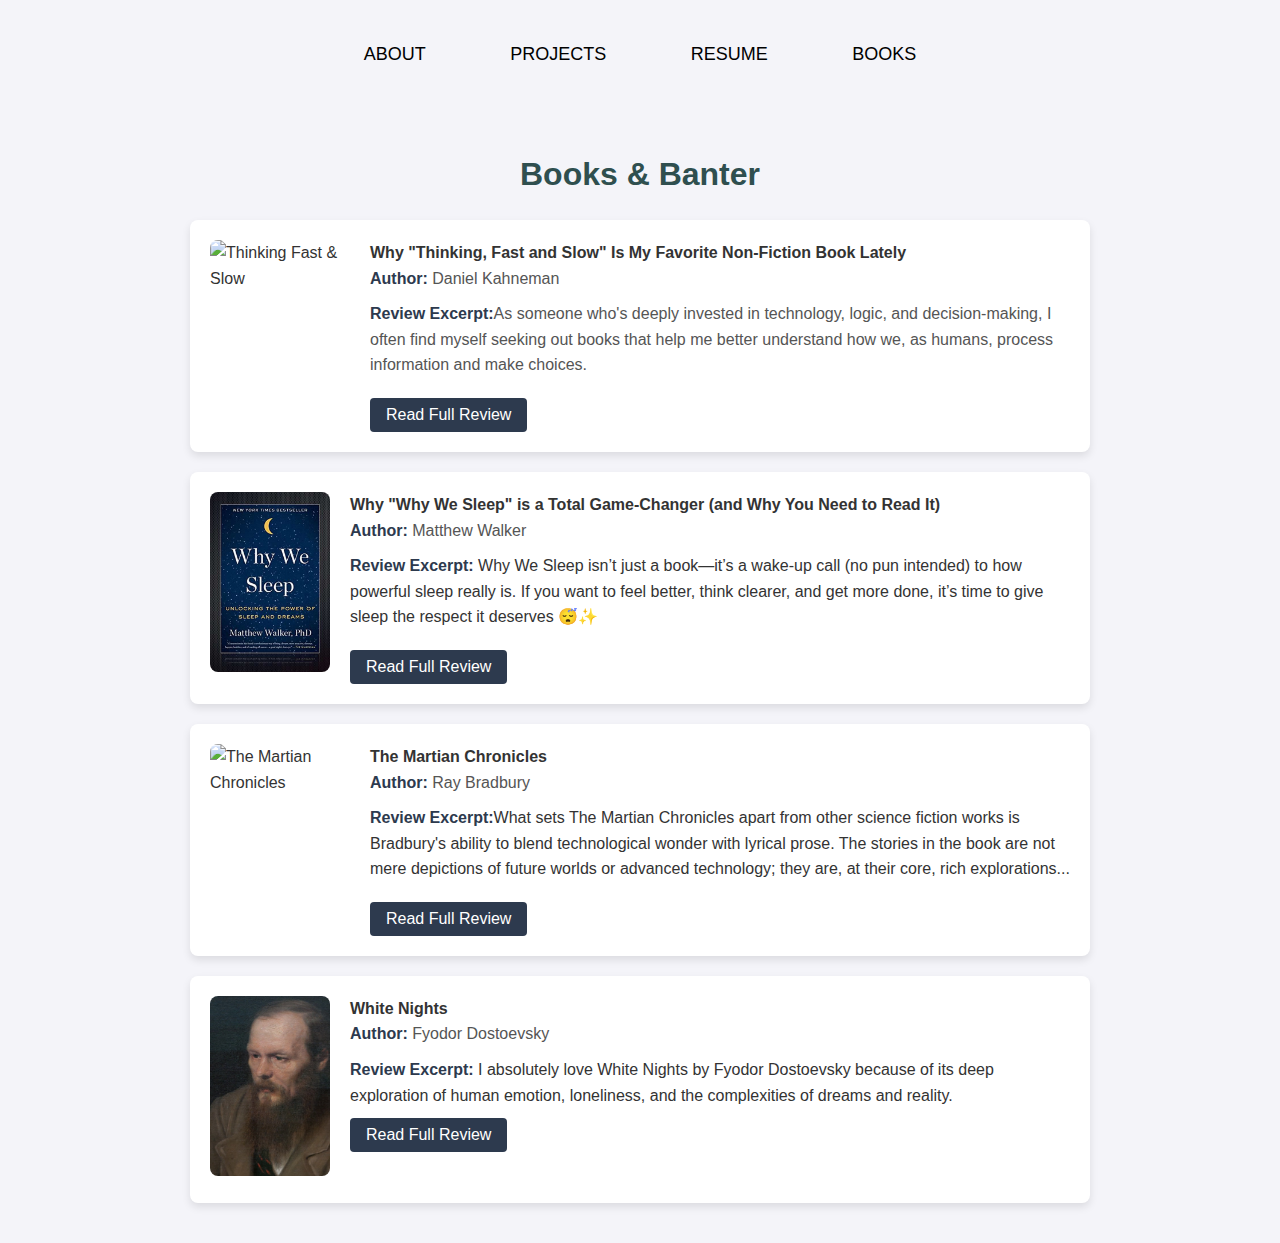
==== commit d3d5649e: "updates" ====
--- a/books.html
+++ b/books.html
@@ -126,6 +126,9 @@
             font-size: 1rem;
             color: #555;
         }
+		#booksbanter {
+			text-align: center;
+		}
 
     </style>
     <script>
@@ -161,9 +164,9 @@
 
     <!-- Main Content with Reviews Section -->
     <div class="main-content">
+		<h2 id="booksbanter">Books & Banter</h2>
         <section class="reviews">
-            <h2 id="booksbanter">Books & Banter</h2>
-
+          
             <!-- Review 1 -->
             <div class="review-item">
                 <div class="book-cover">
--- a/styles.css
+++ b/styles.css
@@ -123,40 +123,6 @@
     color: #555;
 }
 
-/* Footer Styles */
-footer {
-    background-color: #333;
-    color: white;
-    padding: 20px 0;
-    text-align: center;
-}
-
-footer a {
-    color: #4CAF50;
-    text-decoration: none;
-}
-
-footer a:hover {
-    text-decoration: underline;
-}
-
-footer .social-links {
-    margin-top: 10px;
-}
-
-footer .social-links a {
-    margin: 0 10px;
-}
-
-footer .social-links .social-icon {
-    width: 30px;
-    height: 30px;
-    transition: transform 0.3s;
-}
-
-footer .social-links .social-icon:hover {
-    transform: scale(1.1);
-}
 
 #aboutme {
 	font-weight: 200;
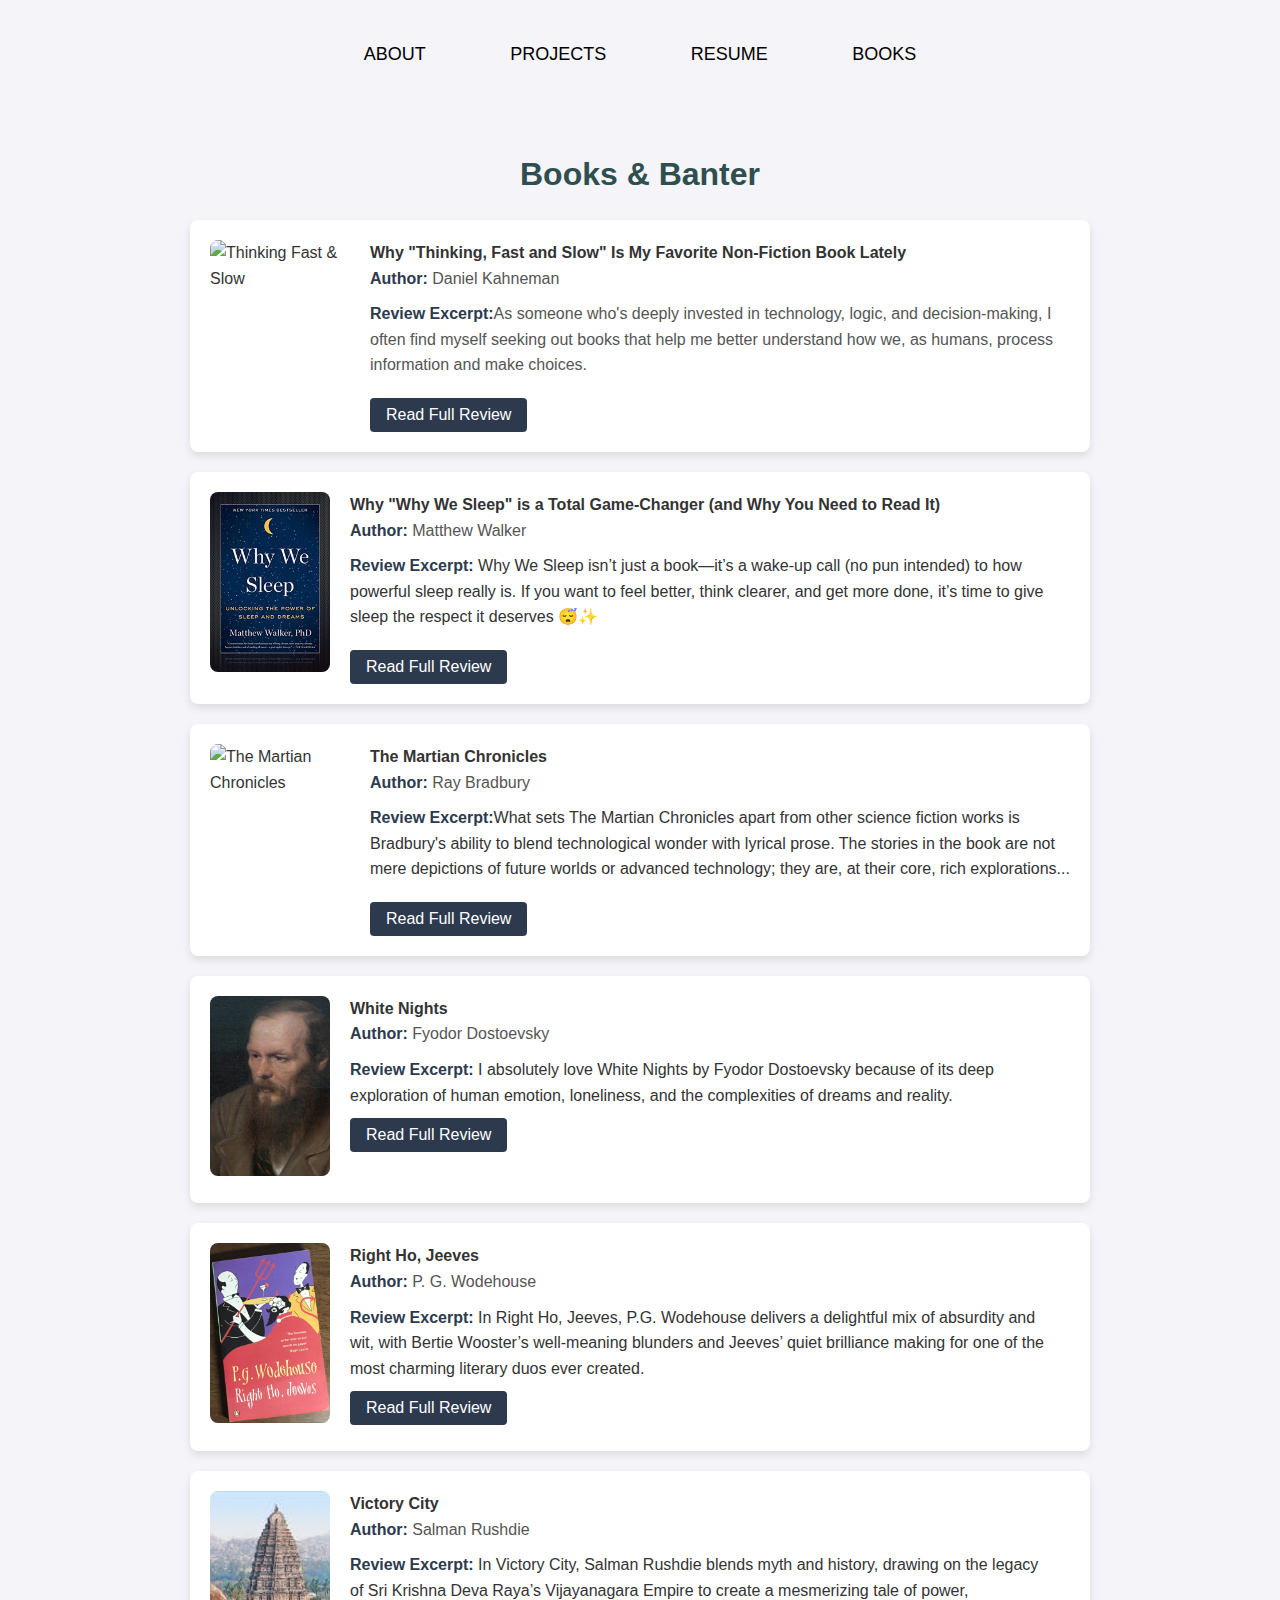
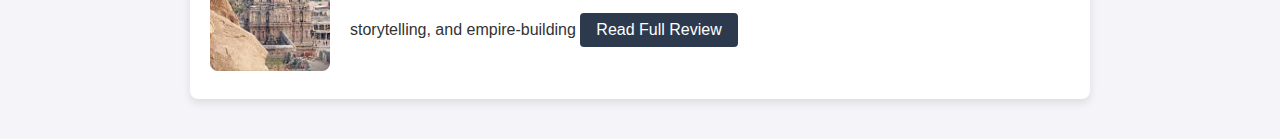
==== commit 2eb25699: "victory city" ====
--- a/books.html
+++ b/books.html
@@ -287,8 +287,64 @@
                     </div>    
                 </div>
             </div>
+			
+			
+								<div class="review-item">
+									                <div class="book-cover">
+									                    <img src="images/right-ho-jeeves.jpg" alt="Right Ho, Jeeves">
+									                </div>
+									                <div class="review-details">
+									                    <h4>Right Ho, Jeeves</h4>
+									                    <p><strong>Author:</strong> P. G. Wodehouse</p>
+									                    <strong>Review Excerpt:</strong> In Right Ho, Jeeves, P.G. Wodehouse delivers a delightful mix of absurdity and wit, with Bertie Wooster’s well-meaning blunders and Jeeves’ quiet brilliance making for one of the most charming literary duos ever created.
+									                   <br> <button class="expand-btn">Read Full Review</button>
+									                    <div class="full-review">
+															<p>	When I was a kid, my sister would often burst into fits of laughter while reading P.G. Wodehouse’s books, especially Laughing Gas. At the time, I didn’t quite understand why she found them so funny, but I remember being intrigued by her enjoyment. Fast forward almost 20 years later, I finally decided to dive into one of Wodehouse’s books myself. I picked up Right Ho, Jeeves—and was immediately hooked.
+
+															What drew me in wasn’t just the charm of the characters, though they’re certainly part of the magic. At the heart of the story is the delightful dynamic between Bertie Wooster, the well-meaning but hopelessly bumbling aristocrat, and his ever-competent valet, Jeeves. Bertie’s good intentions always seem to land him in ridiculous situations, but it’s Jeeves who, with a quiet word or a perfectly timed suggestion, untangles the chaos with ease. The two of them make for one of the most endearing literary pairings, and their back-and-forth is a constant source of comedy throughout the novel.
+
+															What really makes Right Ho, Jeeves stand out, though, is Wodehouse’s language. His writing is sharp, playful, and full of absurdity. Even the simplest sentence can crack you up. I still find myself chuckling over lines like Bertie’s exaggerated account of his predicaments: “I could see that the thing was going to be a great deal more complicated than I had imagined. What had begun as a mere skirmish was now developing into a battle of the most appalling magnitude.” It’s that kind of humor—unabashedly over-the-top, yet delivered with such a straight face—that makes Wodehouse’s prose so unforgettable.
+
+															The plot itself is gloriously ridiculous, filled with romantic misunderstandings, mistaken identities, and a lobster on the loose. It’s a madcap world where everything that can go wrong does, and the brilliance of the story is in how Wodehouse ties all these absurd threads together. Despite the chaos, everything somehow makes perfect sense, especially when Jeeves steps in to save the day.
+
+															Reading Right Ho, Jeeves is a kind of joyful escape. It’s set in a whimsical, pre-World War II England—a world of country estates, eccentric characters, and ridiculous social dilemmas. In a way, it doesn’t matter that the world of Bertie and Jeeves is long gone; their timeless appeal, and the laugh-out-loud absurdity of their adventures, make it feel as relevant and entertaining today as ever.
+
+															I first picked up Wodehouse’s work after years of hearing about it, and I’m so glad I did. Right Ho, Jeeves remains one of my all-time favorites, offering the perfect blend of wit, charm, and laugh-out-loud humor. If you’re looking for a light-hearted escape, this book is a perfect choice. You won’t regret it!
+									                    </p></div>    
+									                </div>
+									            </div>       
+			                      
+												<div class="review-item">
+												                <div class="book-cover">
+												                    <img src="images/victory-city.jpeg" alt="Victory City">
+												                </div>
+												                <div class="review-details">
+												                    <h4>Victory City</h4>
+												                    <p><strong>Author:</strong> Salman Rushdie</p>
+												                    <strong>Review Excerpt:</strong> In Victory City, Salman Rushdie blends myth and history, drawing on the legacy of Sri Krishna Deva Raya’s Vijayanagara Empire to create a mesmerizing tale of power, storytelling, and empire-building
+												                    <button class="expand-btn">Read Full Review</button>
+												                    <div class="full-review">
+																		<p> A mix of history, myth and magical realism, the novel is as ambitious and vivid as Rushdie’s previous works, yet it feels uniquely timely in its exploration of power, storytelling, and the rise and fall of empires.
+
+																		At its heart, Victory City is a tale of resilience and revolution. The story follows the creation of the fictional city of Bisnaga, a utopian project driven by the visions of a young woman named Pampa Kampana. Through Pampa’s eyes, we witness the birth of an empire, its glorious peak, and its inevitable decline, all woven with a rich tapestry of gods, kings, and poetic language.
+
+																		One of the novel’s most fascinating aspects is how Rushdie blends the mythical with the historical. Much of the narrative draws inspiration from the real-life Vijayanagara Empire, which once flourished in southern India, particularly under the reign of Sri Krishna Deva Raya. The characters and events in Victory City are often deeply rooted in this period, with Rushdie drawing on actual names, figures, and legends from the empire's history. The city of Bisnaga, for instance, mirrors the rise of Vijayanagara, and many of the political and cultural dynamics feel familiar to those who are well-versed in the history of the empire.
+
+																		Rushdie’s inclusion of these historical figures, from kings and queens to poets and warriors, adds a layer of authenticity to the novel’s fantastical elements. Yet, he doesn’t simply re-tell history; he weaves it into a rich narrative tapestry, where the past and present merge. This blending of the real and the imagined gives Victory City an otherworldly, dreamlike quality, all while grounding it in the very real cycles of empire-building, ambition, and downfall.
+
+																		Rushdie’s prose, as always, is mesmerizing, filled with lush imagery and lyrical wisdom. His exploration of human ambition, the hunger for power, and the cycles of history resonates on a deep level, echoing themes of empire-building that feel profoundly relevant in today’s world. The novel’s magical realism allows for a dreamlike quality, blurring the line between myth and reality in a way that only Rushdie can master.
+
+																		What struck me most, though, was how Victory City is a love letter to the art of storytelling itself. Pampa, both the creator and the witness of the city’s rise, is a conduit for myth-making—her words become both a weapon and a balm. In a world so often obsessed with tangible power, Victory City reminds us of the enduring strength of stories to shape our destinies and preserve legacies. It’s a meditation on how myth is not just a reflection of reality but a force that can create new worlds.
+</p>
+												                    </div>    
+												                </div>
+												            </div>		         
 
         </section>
     </div>
 </body>
 </html>
+
+
+
+
--- a/styles.css
+++ b/styles.css
@@ -68,6 +68,11 @@
     color: darkslategrey
 }
 
+h2 span:hover {
+	 /*color: #007BFF;*/
+	 color: darksalmon;
+}
+
 h3 {
     font-size: 1.5rem;
     margin-bottom: 10px;
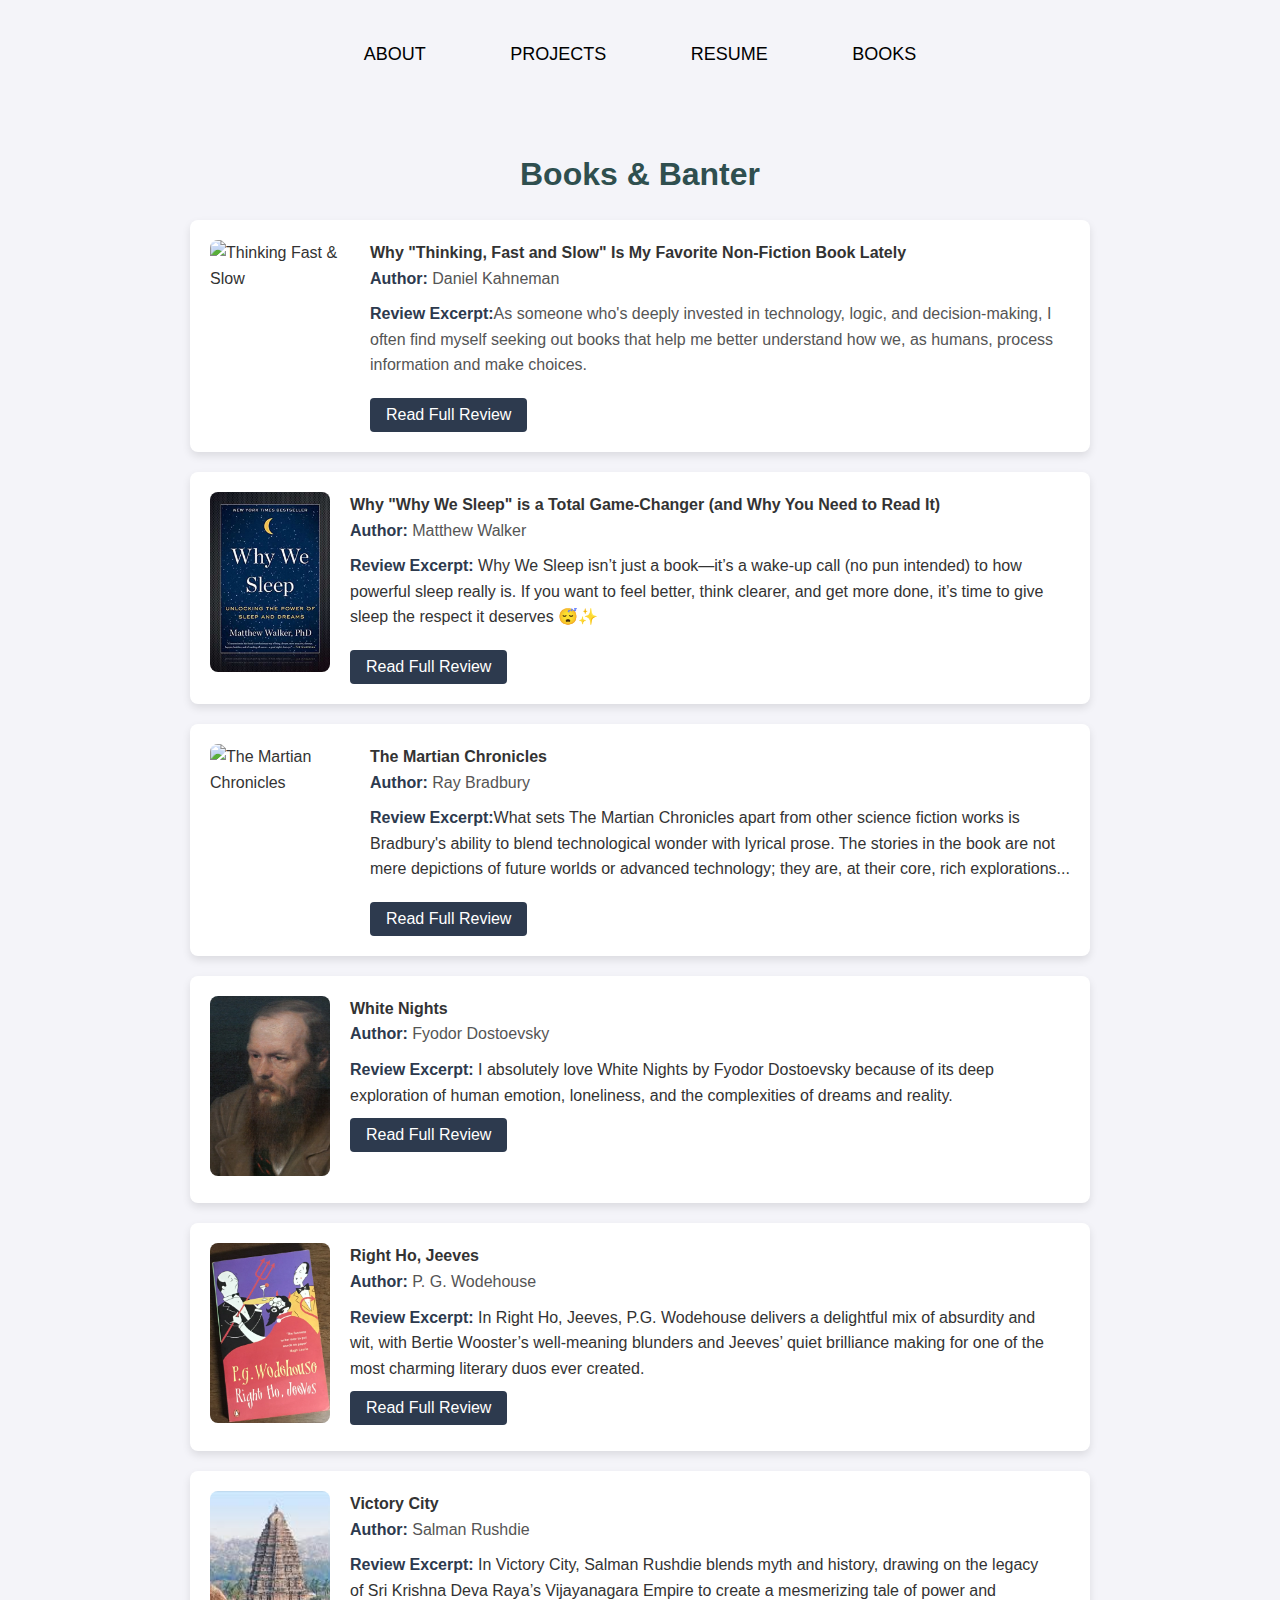
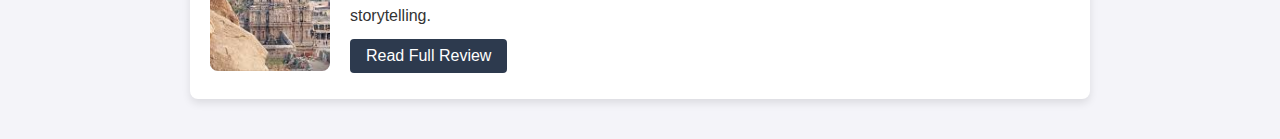
==== commit d05358dc: "add new line" ====
--- a/books.html
+++ b/books.html
@@ -321,8 +321,8 @@
 												                <div class="review-details">
 												                    <h4>Victory City</h4>
 												                    <p><strong>Author:</strong> Salman Rushdie</p>
-												                    <strong>Review Excerpt:</strong> In Victory City, Salman Rushdie blends myth and history, drawing on the legacy of Sri Krishna Deva Raya’s Vijayanagara Empire to create a mesmerizing tale of power, storytelling, and empire-building
-												                    <button class="expand-btn">Read Full Review</button>
+												                    <strong>Review Excerpt:</strong> In Victory City, Salman Rushdie blends myth and history, drawing on the legacy of Sri Krishna Deva Raya’s Vijayanagara Empire to create a mesmerizing tale of power and storytelling.
+												                    <br><button class="expand-btn">Read Full Review</button>
 												                    <div class="full-review">
 																		<p> A mix of history, myth and magical realism, the novel is as ambitious and vivid as Rushdie’s previous works, yet it feels uniquely timely in its exploration of power, storytelling, and the rise and fall of empires.
 
